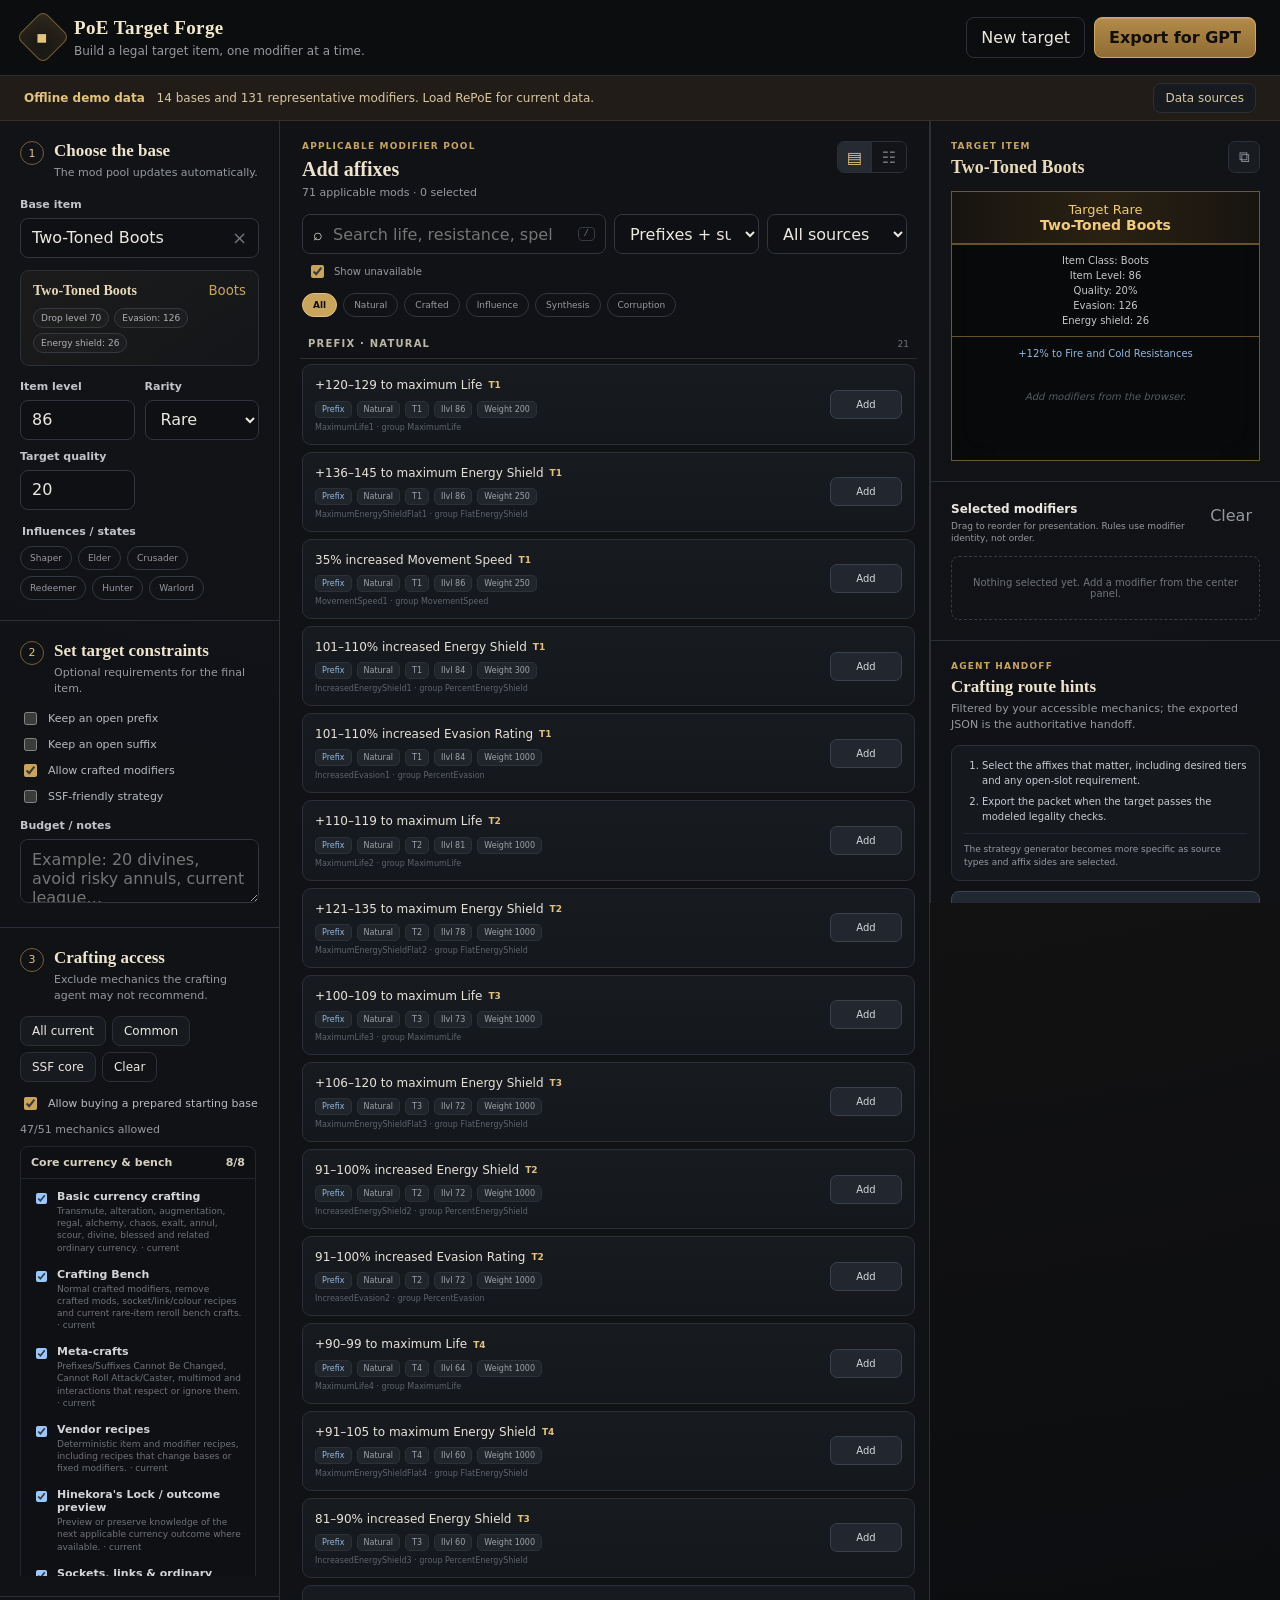
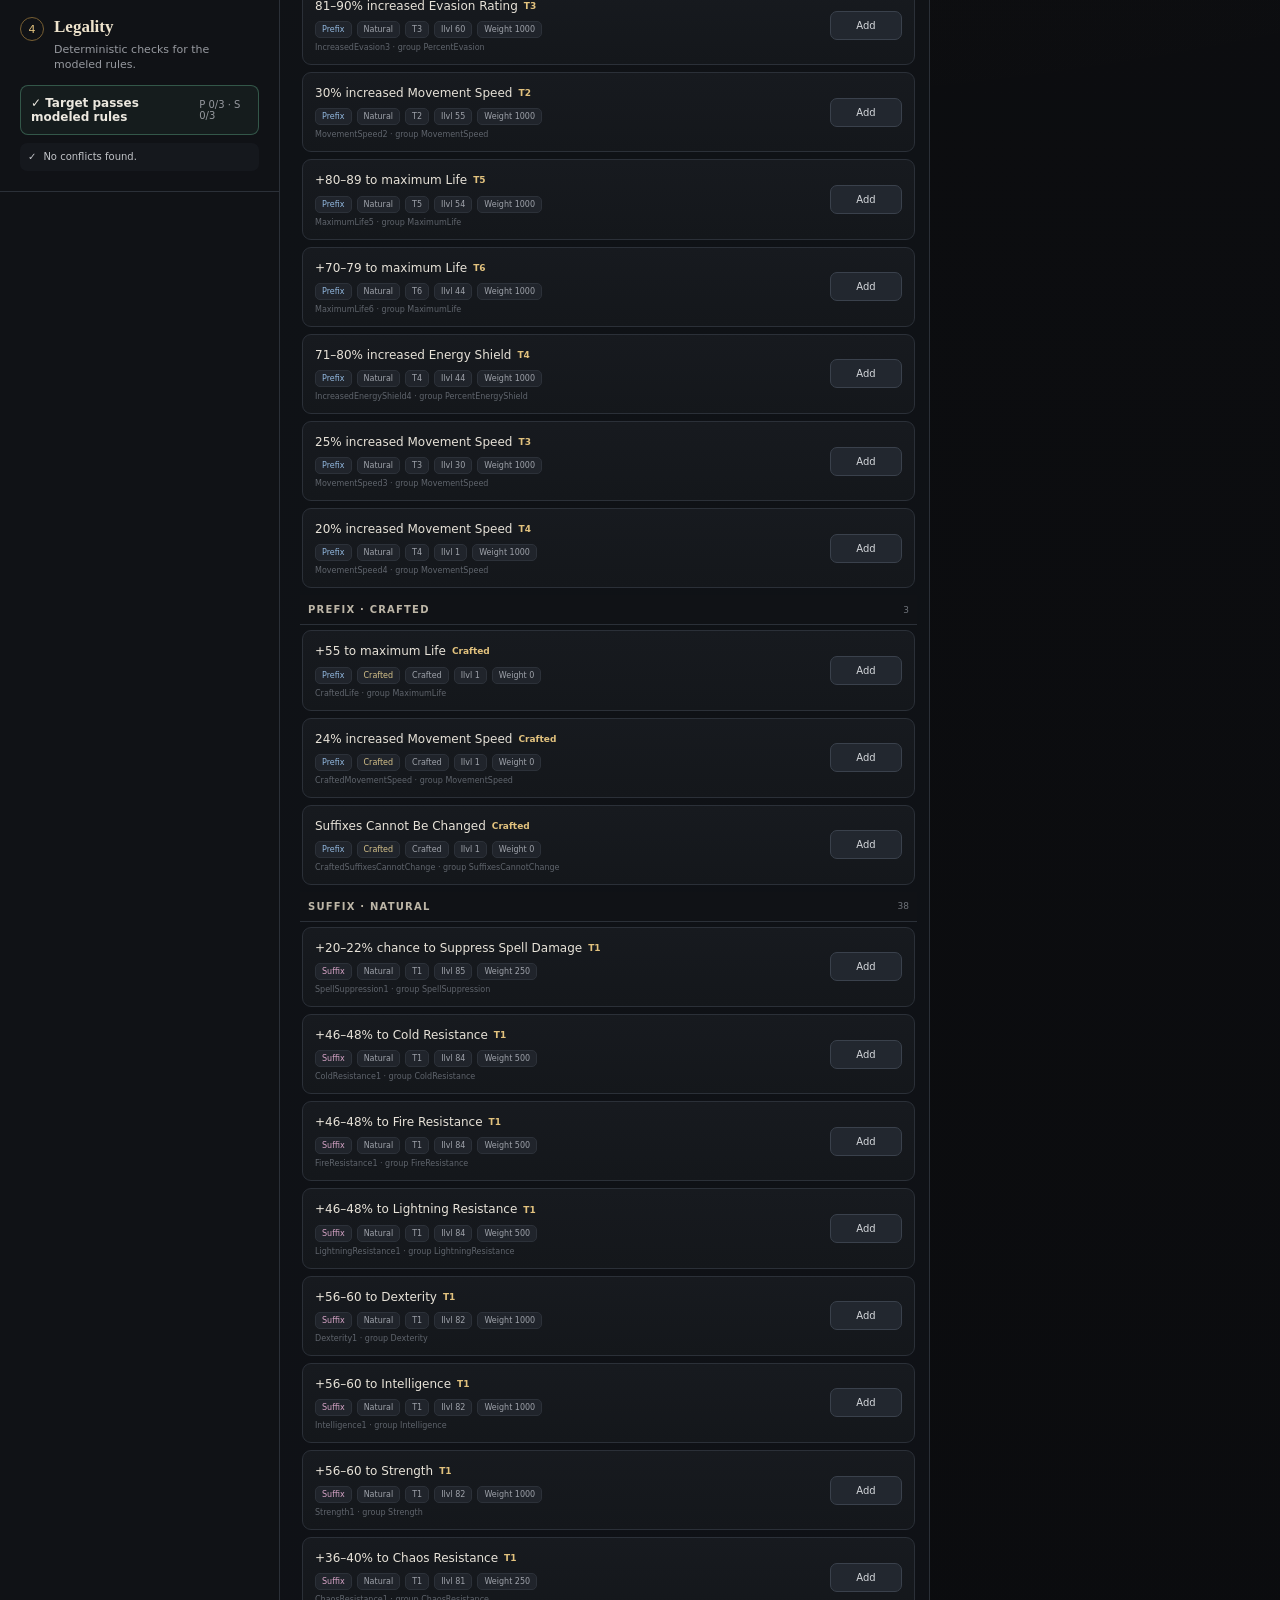
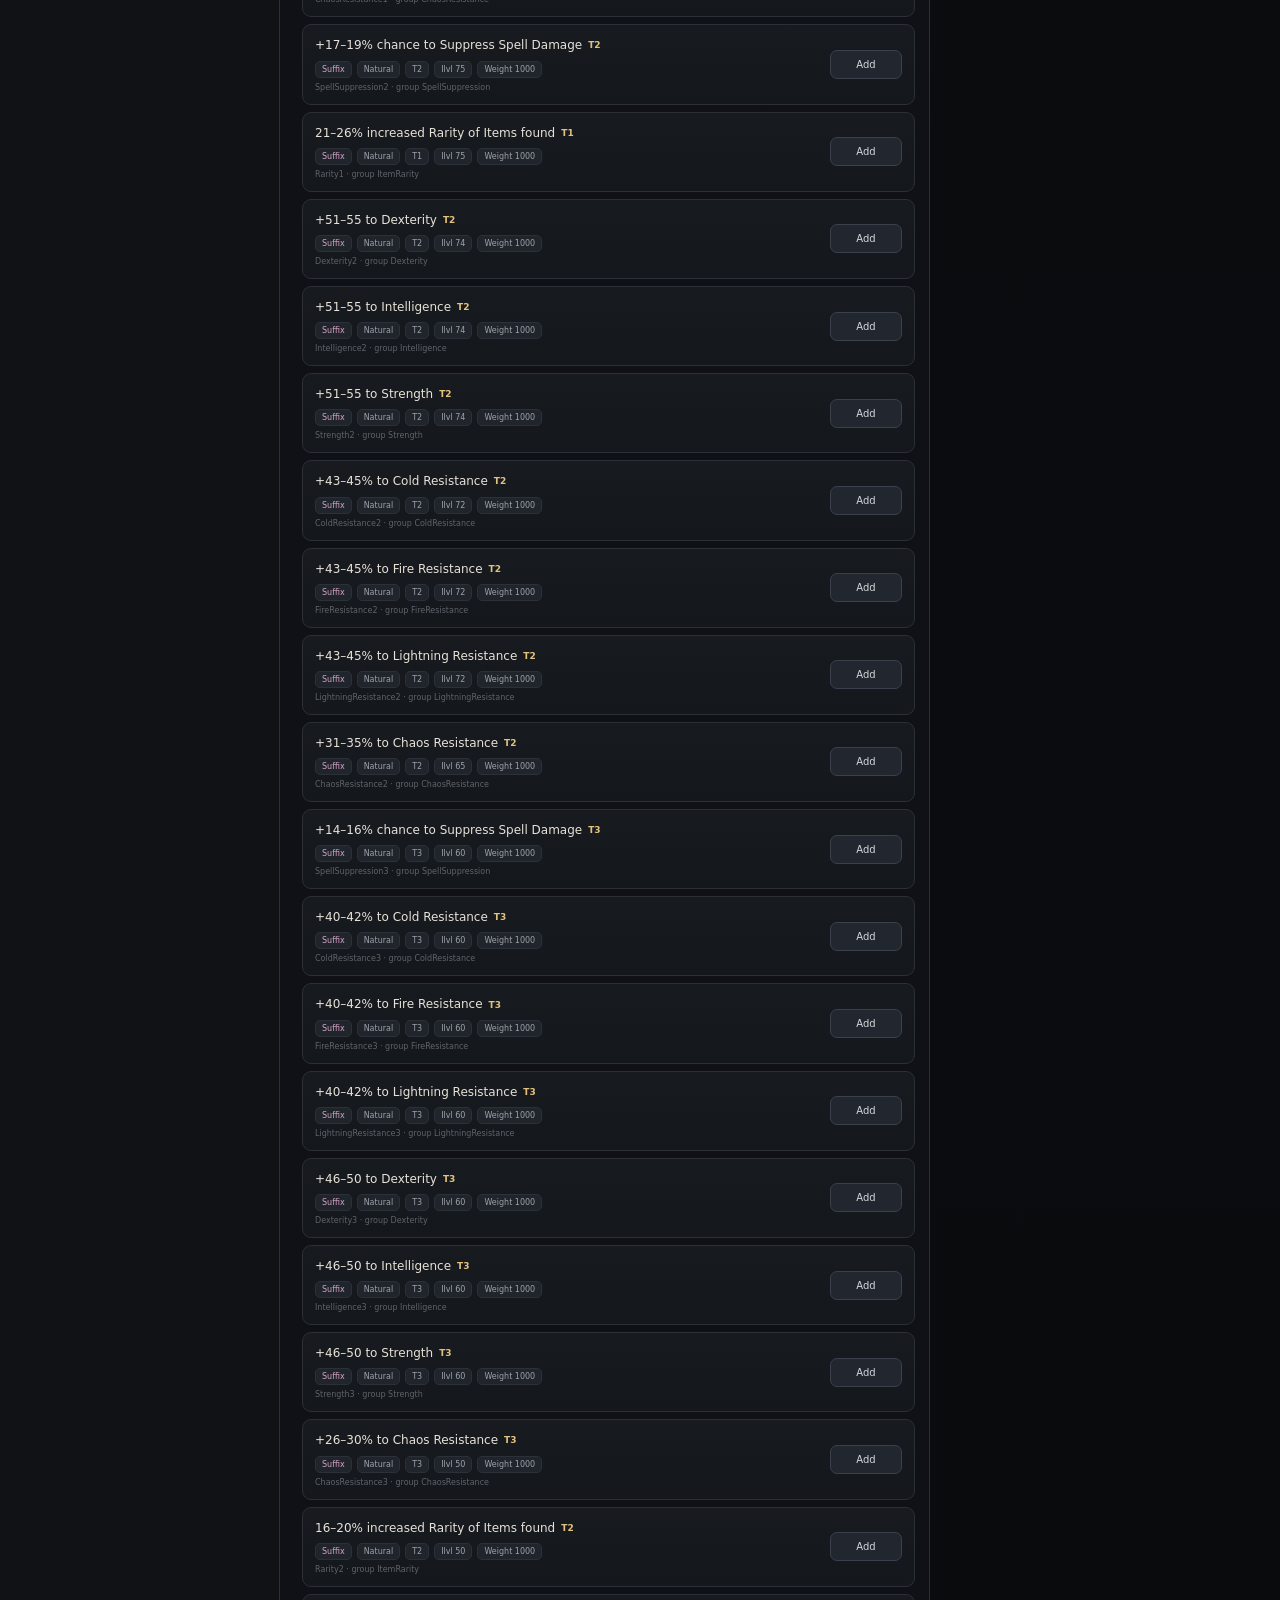
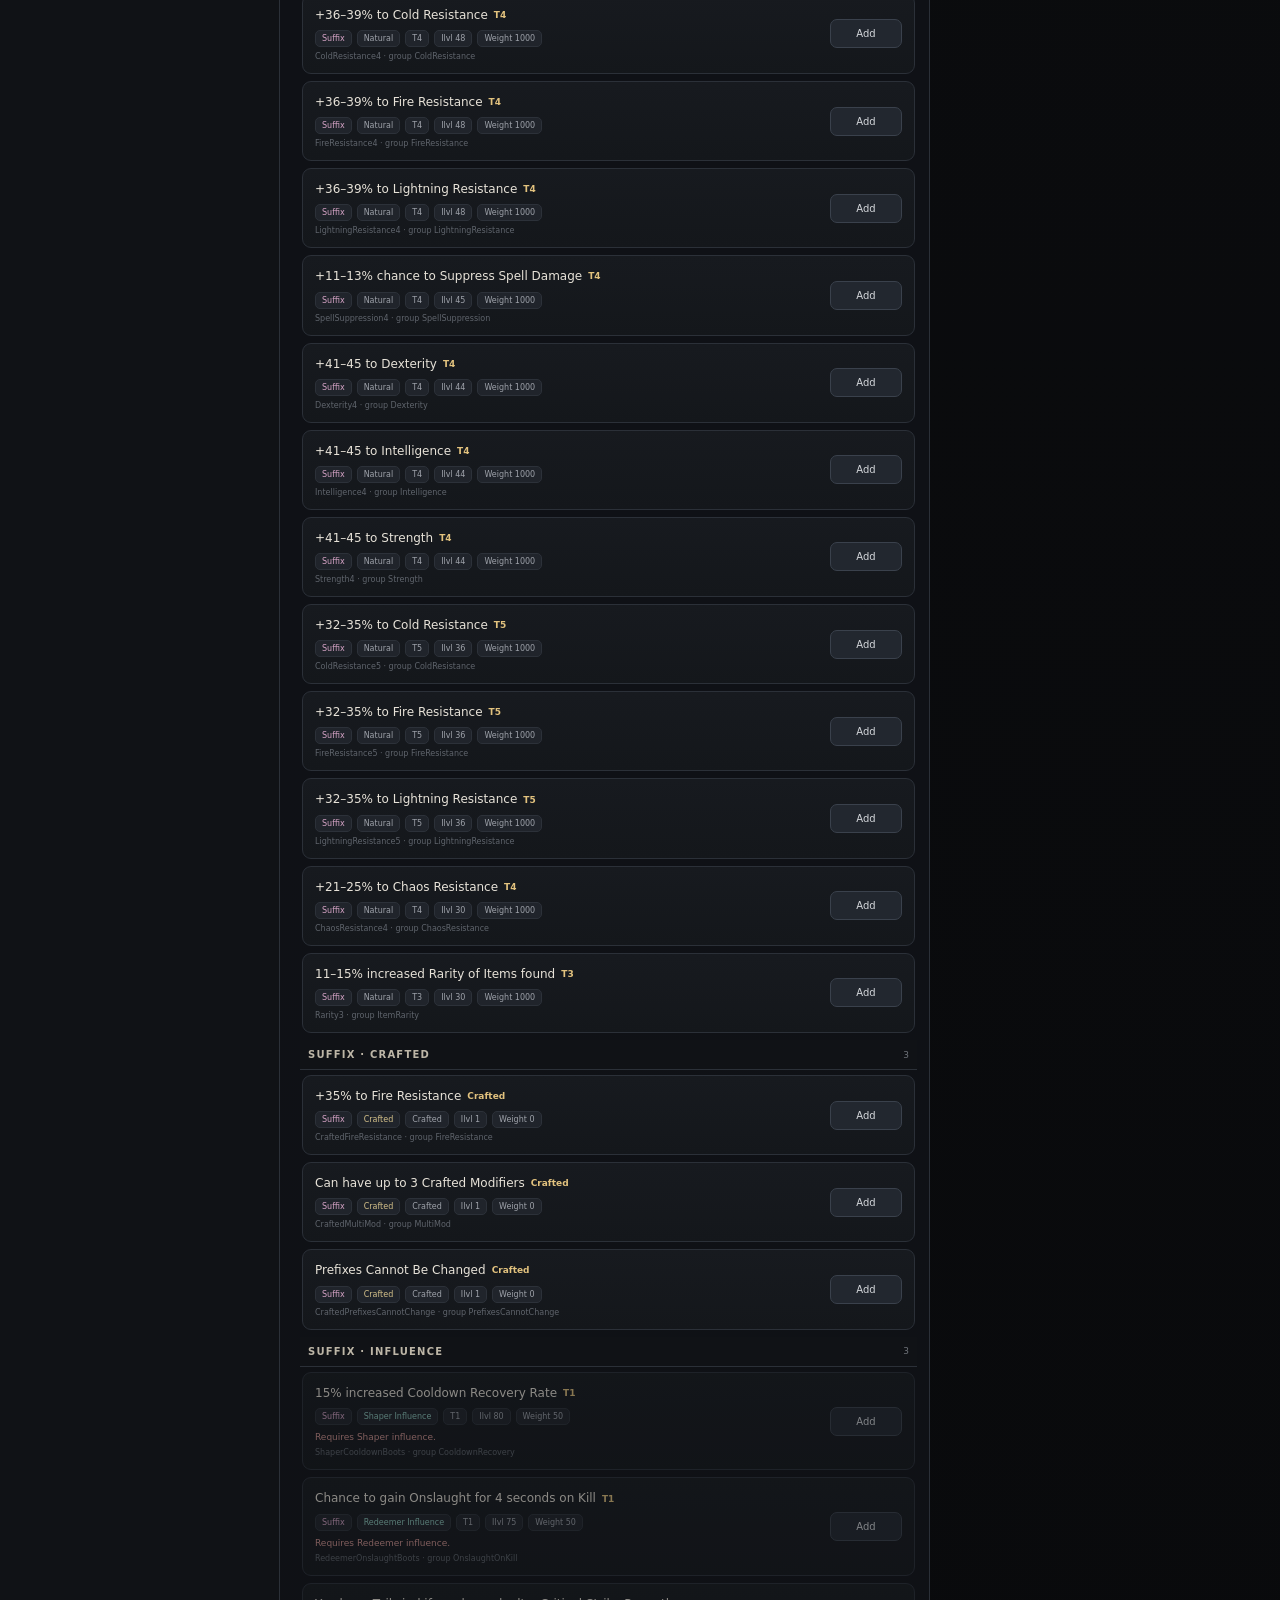
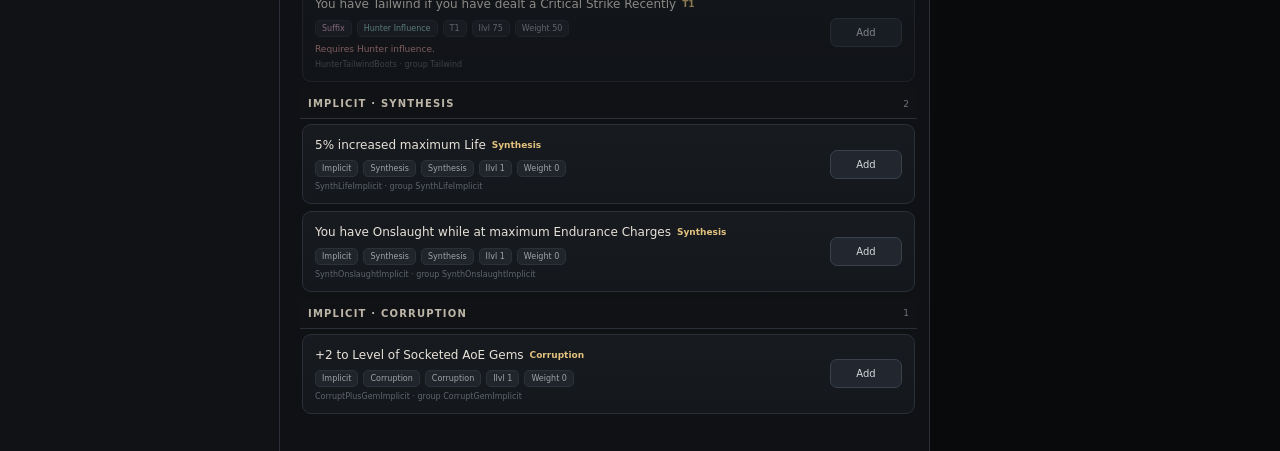
==== index.html @ 10fcf527 "Add files via upload" ====
<!doctype html>
<html lang="en">
<head>
  <meta charset="utf-8" />
  <meta name="viewport" content="width=device-width, initial-scale=1" />
  <meta name="description" content="Path of Exile target item builder with deterministic affix validation and GPT-ready crafting exports." />
  <title>PoE Target Forge</title>
  <link rel="stylesheet" href="styles.css" />
</head>
<body>
  <div class="app-shell">
    <header class="topbar">
      <div class="brand">
        <div class="brand-mark" aria-hidden="true">◆</div>
        <div>
          <h1>PoE Target Forge</h1>
          <p>Build a legal target item, one modifier at a time.</p>
        </div>
      </div>
      <div class="top-actions">
        <button id="newTargetBtn" class="button ghost">New target</button>
        <button id="exportBtn" class="button primary">Export for GPT</button>
      </div>
    </header>

    <div id="dataBanner" class="data-banner" role="status">
      <div>
        <strong id="dataModeLabel">Offline demo data</strong>
        <span id="dataModeDetail">Use the RePoE loader for a much larger, current mod pool.</span>
      </div>
      <button id="openDataBtn" class="button compact">Data sources</button>
    </div>

    <main class="workspace">
      <aside class="panel setup-panel" aria-label="Item setup">
        <section class="panel-section">
          <div class="section-heading">
            <span class="step-number">1</span>
            <div>
              <h2>Choose the base</h2>
              <p>The mod pool updates automatically.</p>
            </div>
          </div>

          <label class="field-label" for="baseSearch">Base item</label>
          <div class="combo-wrap">
            <input id="baseSearch" class="text-input" type="search" autocomplete="off" placeholder="Search bases…" />
            <button id="clearBaseSearch" class="input-clear" aria-label="Clear base search">×</button>
            <div id="baseResults" class="combo-results" hidden></div>
          </div>

          <div id="selectedBaseCard" class="base-card"></div>

          <div class="field-grid">
            <label>
              <span class="field-label">Item level</span>
              <input id="itemLevel" class="number-input" type="number" min="1" max="100" value="86" />
            </label>
            <label>
              <span class="field-label">Rarity</span>
              <select id="rarity" class="select-input">
                <option value="rare">Rare</option>
                <option value="magic">Magic</option>
              </select>
            </label>
            <label>
              <span class="field-label">Target quality</span>
              <input id="qualityInput" class="number-input" type="number" min="0" max="30" value="20" />
            </label>
          </div>

          <fieldset class="influence-fieldset">
            <legend>Influences / states</legend>
            <div id="influenceControls" class="chip-checks"></div>
          </fieldset>
        </section>

        <section class="panel-section">
          <div class="section-heading compact-heading">
            <span class="step-number">2</span>
            <div>
              <h2>Set target constraints</h2>
              <p>Optional requirements for the final item.</p>
            </div>
          </div>
          <div class="constraint-grid">
            <label class="toggle-row">
              <input id="openPrefix" type="checkbox" />
              <span>Keep an open prefix</span>
            </label>
            <label class="toggle-row">
              <input id="openSuffix" type="checkbox" />
              <span>Keep an open suffix</span>
            </label>
            <label class="toggle-row">
              <input id="allowCrafted" type="checkbox" checked />
              <span>Allow crafted modifiers</span>
            </label>
            <label class="toggle-row">
              <input id="ssfMode" type="checkbox" />
              <span>SSF-friendly strategy</span>
            </label>
          </div>
          <label class="field-label" for="budgetInput">Budget / notes</label>
          <textarea id="budgetInput" class="text-area small" placeholder="Example: 20 divines, avoid risky annuls, current league…"></textarea>
        </section>

        <section class="panel-section mechanic-access-section">
          <div class="section-heading compact-heading">
            <span class="step-number">3</span>
            <div>
              <h2>Crafting access</h2>
              <p>Exclude mechanics the crafting agent may not recommend.</p>
            </div>
          </div>
          <div class="mechanic-presets">
            <button class="button compact" data-mechanic-preset="all-current">All current</button>
            <button class="button compact" data-mechanic-preset="common">Common</button>
            <button class="button compact" data-mechanic-preset="ssf">SSF core</button>
            <button class="button compact ghost" data-mechanic-preset="none">Clear</button>
          </div>
          <label class="toggle-row starting-base-toggle">
            <input id="allowPurchasedBase" type="checkbox" checked />
            <span>Allow buying a prepared starting base</span>
          </label>
          <div id="mechanicAccessSummary" class="mechanic-access-summary"></div>
          <div id="mechanicAccessControls" class="mechanic-access-controls"></div>
        </section>

        <section class="panel-section diagnostics-section">
          <div class="section-heading compact-heading">
            <span class="step-number">4</span>
            <div>
              <h2>Legality</h2>
              <p>Deterministic checks for the modeled rules.</p>
            </div>
          </div>
          <div id="legalitySummary" class="legality-summary"></div>
          <div id="legalityIssues" class="issue-list"></div>
        </section>
      </aside>

      <section class="panel mod-browser-panel" aria-label="Modifier browser">
        <div class="mod-browser-header">
          <div>
            <span class="eyebrow">Applicable modifier pool</span>
            <h2>Add affixes</h2>
            <p id="poolSummary">Choose a base to see applicable modifiers.</p>
          </div>
          <div class="view-toggle" aria-label="Modifier density">
            <button class="view-button active" data-density="comfortable" title="Comfortable view">▤</button>
            <button class="view-button" data-density="compact" title="Compact view">☷</button>
          </div>
        </div>

        <div class="mod-toolbar">
          <div class="search-box">
            <span aria-hidden="true">⌕</span>
            <input id="modSearch" type="search" placeholder="Search life, resistance, spell level, mod id…" />
            <kbd>/</kbd>
          </div>
          <select id="sideFilter" class="select-input toolbar-select" aria-label="Affix side">
            <option value="all">Prefixes + suffixes</option>
            <option value="prefix">Prefixes</option>
            <option value="suffix">Suffixes</option>
            <option value="implicit">Implicits</option>
          </select>
          <select id="sourceFilter" class="select-input toolbar-select" aria-label="Modifier source">
            <option value="all">All sources</option>
          </select>
          <label class="availability-toggle">
            <input id="showUnavailable" type="checkbox" checked />
            <span>Show unavailable</span>
          </label>
        </div>

        <div id="sourcePills" class="source-pills" aria-label="Quick source filters"></div>
        <div id="modList" class="mod-list"></div>
      </section>

      <aside class="panel target-panel" aria-label="Target item">
        <section class="item-preview-wrap">
          <div class="item-preview-header">
            <div>
              <span class="eyebrow">Target item</span>
              <h2 id="targetItemName">Unformed Item</h2>
            </div>
            <button id="copyPobBtn" class="icon-button" title="Copy readable item text">⧉</button>
          </div>

          <div id="itemPreview" class="poe-item-card"></div>
        </section>

        <section class="selected-section">
          <div class="selected-heading">
            <div>
              <h3>Selected modifiers</h3>
              <p>Drag to reorder for presentation. Rules use modifier identity, not order.</p>
            </div>
            <button id="clearModsBtn" class="button text-button">Clear</button>
          </div>
          <div id="selectedMods" class="selected-mod-list"></div>
        </section>

        <section class="strategy-section">
          <div class="section-heading compact-heading no-step">
            <div>
              <span class="eyebrow">Agent handoff</span>
              <h2>Crafting route hints</h2>
              <p>Filtered by your accessible mechanics; the exported JSON is the authoritative handoff.</p>
            </div>
          </div>
          <div id="strategyCard" class="strategy-card"></div>
          <button id="copyStrategyBtn" class="button secondary full-width">Copy agent target JSON</button>
        </section>
      </aside>
    </main>
  </div>

  <div id="dataModal" class="modal-backdrop" hidden>
    <div class="modal" role="dialog" aria-modal="true" aria-labelledby="dataModalTitle">
      <div class="modal-header">
        <div>
          <span class="eyebrow">Data management</span>
          <h2 id="dataModalTitle">Load a larger RePoE dataset</h2>
        </div>
        <button id="closeDataBtn" class="icon-button" aria-label="Close">×</button>
      </div>
      <div class="modal-body">
        <div class="callout warning">
          <strong>Prototype scope</strong>
          <p>The included offline dataset demonstrates the complete interface and core checks. Loading RePoE adds current bases and a much larger applicable mod pool. Exotic mechanics may still need explicit rule adapters.</p>
        </div>

        <div class="data-actions-grid">
          <article class="data-option">
            <h3>Load directly</h3>
            <p>Fetches current PoE 1 exports from RePoE. This works when the files are served over HTTP and the source allows cross-origin requests.</p>
            <button id="loadRemoteBtn" class="button primary full-width">Load current RePoE</button>
            <div id="remoteProgress" class="progress-text"></div>
          </article>

          <article class="data-option">
            <h3>Import downloaded files</h3>
            <p>Select <code>base_items.min.json</code>, <code>mods.min.json</code>, and <code>mods_by_base.min.json</code>. Stat translations may also be selected; the adapter uses readable stat-id fallback text when an exact translation is unavailable.</p>
            <label class="file-drop">
              <input id="dataFiles" type="file" accept=".json,application/json" multiple />
              <span>Choose RePoE JSON files</span>
              <small>All parsing stays in your browser.</small>
            </label>
          </article>
        </div>

        <details class="technical-details">
          <summary>Expected URLs and adapter behavior</summary>
          <pre>https://repoe-fork.github.io/base_items.min.json
https://repoe-fork.github.io/mods.min.json
https://repoe-fork.github.io/mods_by_base.min.json
https://repoe-fork.github.io/stat_translations.min.json</pre>
          <p>The adapter uses the selected base’s tags and RePoE’s precomputed <code>mods_by_base</code> groups. The adapter formats stat IDs into readable fallback text when exact in-game translation data is unavailable. Exceptional item-state rules come from the installed 3.29.1.1 knowledge package.</p>
        </details>
      </div>
      <div class="modal-footer">
        <button id="restoreDemoBtn" class="button ghost">Restore demo data</button>
        <button id="doneDataBtn" class="button secondary">Done</button>
      </div>
    </div>
  </div>

  <div id="exportModal" class="modal-backdrop" hidden>
    <div class="modal export-modal" role="dialog" aria-modal="true" aria-labelledby="exportModalTitle">
      <div class="modal-header">
        <div>
          <span class="eyebrow">Copy / paste output</span>
          <h2 id="exportModalTitle">GPT crafting packet</h2>
        </div>
        <button id="closeExportBtn" class="icon-button" aria-label="Close">×</button>
      </div>
      <div class="export-tabs" role="tablist">
        <button class="export-tab active" data-export-mode="agent">Agent target JSON</button>
        <button class="export-tab" data-export-mode="packet">Diagnostic packet</button>
        <button class="export-tab" data-export-mode="prompt">One-time setup prompt</button>
        <button class="export-tab" data-export-mode="readable">Readable item</button>
      </div>
      <div class="modal-body export-body">
        <div id="exportExplanation" class="export-explanation"></div>
        <textarea id="exportOutput" class="export-output" spellcheck="false"></textarea>
      </div>
      <div class="modal-footer">
        <span id="exportSize" class="export-size"></span>
        <div class="footer-actions">
          <button id="downloadExportBtn" class="button ghost">Download JSON</button>
          <button id="copyExportBtn" class="button primary">Copy to clipboard</button>
        </div>
      </div>
    </div>
  </div>

  <div id="toast" class="toast" role="status" aria-live="polite"></div>

  <script src="mechanics-data.js"></script>
  <script src="sample-data.js"></script>
  <script src="app.js"></script>
</body>
</html>
---- styles.css ----
:root {
  --bg: #0a0b0d;
  --panel: #121418;
  --panel-2: #171a1f;
  --panel-3: #1d2128;
  --line: #2b3038;
  --line-soft: #22262d;
  --text: #ece8df;
  --muted: #96999f;
  --faint: #6f737a;
  --gold: #c9a45b;
  --gold-bright: #e2c27e;
  --gold-dark: #785f33;
  --red: #d66b68;
  --green: #6ec39a;
  --blue: #73a7d8;
  --purple: #ae8bd3;
  --orange: #d99458;
  --radius: 12px;
  --shadow: 0 18px 45px rgba(0, 0, 0, .35);
  font-family: Inter, ui-sans-serif, system-ui, -apple-system, BlinkMacSystemFont, "Segoe UI", sans-serif;
  color-scheme: dark;
}

* { box-sizing: border-box; }
html { min-width: 1180px; background: var(--bg); }
body { margin: 0; min-height: 100vh; background:
  radial-gradient(circle at 50% -20%, rgba(201,164,91,.10), transparent 38%),
  linear-gradient(180deg, #0d0e11 0%, #090a0c 100%); color: var(--text); }
button, input, select, textarea { font: inherit; }
button { color: inherit; }

.app-shell { min-height: 100vh; }
.topbar { height: 76px; display: flex; align-items: center; justify-content: space-between; padding: 0 24px; border-bottom: 1px solid var(--line); background: rgba(12,13,16,.93); position: sticky; top: 0; z-index: 30; backdrop-filter: blur(16px); }
.brand { display: flex; align-items: center; gap: 12px; }
.brand-mark { width: 38px; height: 38px; display: grid; place-items: center; border: 1px solid var(--gold-dark); color: var(--gold-bright); background: linear-gradient(145deg, rgba(201,164,91,.15), rgba(201,164,91,.03)); transform: rotate(45deg); border-radius: 7px; box-shadow: inset 0 0 20px rgba(201,164,91,.08); }
.brand-mark::first-letter { transform: rotate(-45deg); }
.brand h1 { margin: 0; font: 600 19px/1.2 Georgia, serif; letter-spacing: .02em; color: #f3e8ce; }
.brand p { margin: 4px 0 0; color: var(--muted); font-size: 12px; }
.top-actions { display: flex; gap: 9px; }

.button { border: 1px solid var(--line); border-radius: 8px; padding: 10px 14px; cursor: pointer; transition: .16s ease; background: var(--panel-2); }
.button:hover { transform: translateY(-1px); border-color: #464d58; }
.button.primary { background: linear-gradient(180deg, #b28b47, #8f6c35); border-color: #d0a95f; color: #120f09; font-weight: 700; box-shadow: inset 0 1px rgba(255,255,255,.18); }
.button.primary:hover { filter: brightness(1.08); }
.button.secondary { background: #222832; border-color: #3b4654; }
.button.ghost { background: transparent; }
.button.compact { padding: 7px 11px; font-size: 12px; }
.button.text-button { border: 0; background: transparent; color: var(--muted); padding: 4px 8px; }
.button.text-button:hover { color: var(--text); transform: none; }
.full-width { width: 100%; }

.data-banner { min-height: 42px; display: flex; align-items: center; justify-content: space-between; padding: 7px 24px; border-bottom: 1px solid #362f22; background: rgba(90,67,32,.16); color: #d9c7a2; font-size: 12px; }
.data-banner strong { color: var(--gold-bright); margin-right: 8px; }

.workspace { display: grid; grid-template-columns: 300px minmax(520px, 1fr) 380px; min-height: calc(100vh - 118px); }
.panel { background: rgba(17,19,23,.92); border-right: 1px solid var(--line); min-width: 0; }
.target-panel { border-right: 0; border-left: 1px solid var(--line); }
.panel-section { padding: 20px; border-bottom: 1px solid var(--line); }
.section-heading { display: flex; gap: 10px; align-items: flex-start; margin-bottom: 17px; }
.section-heading h2, .mod-browser-header h2, .strategy-section h2 { margin: 0; font: 600 17px/1.2 Georgia, serif; color: #eee3cc; }
.section-heading p, .mod-browser-header p, .strategy-section p { color: var(--muted); font-size: 11px; line-height: 1.4; margin: 4px 0 0; }
.compact-heading { margin-bottom: 13px; }
.no-step { gap: 0; }
.step-number { flex: 0 0 auto; width: 24px; height: 24px; display: grid; place-items: center; border: 1px solid var(--gold-dark); color: var(--gold-bright); border-radius: 50%; font-size: 11px; }
.eyebrow { display: block; text-transform: uppercase; letter-spacing: .13em; color: var(--gold); font-size: 9px; font-weight: 700; margin-bottom: 6px; }

.field-label { display: block; color: #c2c4c9; font-size: 11px; font-weight: 600; margin-bottom: 7px; }
.text-input, .number-input, .select-input, .text-area { width: 100%; background: #0e1013; border: 1px solid #30353e; border-radius: 8px; color: var(--text); outline: none; transition: .15s; }
.text-input, .number-input, .select-input { height: 40px; padding: 0 11px; }
.text-area { min-height: 78px; padding: 10px 11px; resize: vertical; }
.text-area.small { min-height: 64px; }
.text-input:focus, .number-input:focus, .select-input:focus, .text-area:focus { border-color: var(--gold-dark); box-shadow: 0 0 0 3px rgba(201,164,91,.08); }
.combo-wrap { position: relative; }
.input-clear { position: absolute; right: 7px; top: 7px; width: 26px; height: 26px; border: 0; color: var(--faint); background: transparent; cursor: pointer; font-size: 18px; }
.combo-results { position: absolute; z-index: 20; left: 0; right: 0; top: 45px; max-height: 340px; overflow: auto; border: 1px solid #3a404a; border-radius: 9px; background: #15181d; box-shadow: var(--shadow); }
.combo-option { display: flex; justify-content: space-between; gap: 10px; padding: 10px 11px; cursor: pointer; border-bottom: 1px solid var(--line-soft); }
.combo-option:last-child { border-bottom: 0; }
.combo-option:hover, .combo-option.active { background: #22262d; }
.combo-option strong { display: block; font-size: 12px; }
.combo-option span { color: var(--muted); font-size: 10px; }

.base-card { margin: 12px 0 14px; border: 1px solid var(--line); border-radius: 9px; padding: 12px; background: linear-gradient(145deg, rgba(201,164,91,.06), rgba(255,255,255,.01)); min-height: 74px; }
.base-card.empty { display: grid; place-items: center; color: var(--faint); font-size: 11px; text-align: center; border-style: dashed; }
.base-title { display: flex; justify-content: space-between; gap: 8px; }
.base-title strong { font: 600 14px Georgia, serif; color: #e8d9b9; }
.base-title small { color: var(--gold); }
.base-meta { display: flex; flex-wrap: wrap; gap: 5px; margin-top: 9px; }
.meta-chip { padding: 4px 7px; border: 1px solid #343942; border-radius: 999px; color: #aeb1b7; font-size: 9px; background: rgba(255,255,255,.02); }
.field-grid { display: grid; grid-template-columns: 1fr 1fr; gap: 10px; }
.influence-fieldset { border: 0; margin: 15px 0 0; padding: 0; }
.influence-fieldset legend { color: #c2c4c9; font-size: 11px; font-weight: 600; margin-bottom: 8px; }
.chip-checks { display: flex; flex-wrap: wrap; gap: 6px; }
.chip-check { position: relative; }
.chip-check input { position: absolute; opacity: 0; pointer-events: none; }
.chip-check span { display: block; padding: 6px 9px; border-radius: 999px; border: 1px solid #323842; color: var(--muted); font-size: 9px; cursor: pointer; text-transform: capitalize; }
.chip-check input:checked + span { color: #0b0c0e; background: var(--gold); border-color: var(--gold-bright); font-weight: 700; }
.constraint-grid { display: grid; gap: 7px; margin-bottom: 13px; }
.toggle-row { display: flex; align-items: center; gap: 8px; color: #b8bbc0; font-size: 11px; cursor: pointer; }
.toggle-row input, .availability-toggle input { accent-color: var(--gold); }

.legality-summary { display: flex; align-items: center; justify-content: space-between; padding: 10px; border: 1px solid var(--line); border-radius: 8px; margin-bottom: 8px; }
.legality-summary.valid { border-color: rgba(110,195,154,.35); background: rgba(110,195,154,.06); }
.legality-summary.invalid { border-color: rgba(214,107,104,.45); background: rgba(214,107,104,.07); }
.legality-title { font-size: 12px; font-weight: 700; }
.legality-counts { color: var(--muted); font-size: 10px; }
.issue-list { display: grid; gap: 6px; }
.issue { display: flex; gap: 7px; align-items: flex-start; color: #c1c3c7; font-size: 10px; line-height: 1.35; padding: 7px 8px; background: #15181d; border-radius: 7px; }
.issue.error { color: #e5aaa8; }
.issue.warning { color: #d5bd8f; }

.mod-browser-panel { display: flex; flex-direction: column; min-height: calc(100vh - 118px); }
.mod-browser-header { display: flex; justify-content: space-between; align-items: flex-start; padding: 20px 22px 14px; }
.mod-browser-header h2 { font-size: 20px; }
.view-toggle { display: flex; border: 1px solid var(--line); border-radius: 7px; overflow: hidden; }
.view-button { width: 34px; height: 30px; border: 0; border-right: 1px solid var(--line); background: #121418; color: var(--faint); cursor: pointer; }
.view-button:last-child { border-right: 0; }
.view-button.active { background: #262b33; color: var(--gold-bright); }
.mod-toolbar { display: grid; grid-template-columns: minmax(240px, 1fr) 155px 150px auto; gap: 8px; padding: 0 22px 12px; }
.search-box { display: flex; align-items: center; gap: 8px; height: 40px; border: 1px solid #30353e; background: #0e1013; border-radius: 8px; padding: 0 10px; }
.search-box:focus-within { border-color: var(--gold-dark); box-shadow: 0 0 0 3px rgba(201,164,91,.08); }
.search-box input { flex: 1; border: 0; outline: 0; color: var(--text); background: transparent; min-width: 0; }
.search-box kbd { color: var(--faint); border: 1px solid #353a43; border-radius: 4px; padding: 1px 5px; font-size: 9px; }
.toolbar-select { height: 40px; }
.availability-toggle { display: flex; align-items: center; gap: 7px; color: var(--muted); font-size: 10px; white-space: nowrap; padding: 0 5px; }
.source-pills { display: flex; gap: 6px; overflow-x: auto; padding: 0 22px 12px; scrollbar-width: thin; }
.source-pill { white-space: nowrap; border: 1px solid #313640; background: transparent; color: var(--muted); border-radius: 999px; padding: 6px 10px; cursor: pointer; font-size: 9px; text-transform: capitalize; }
.source-pill.active { color: #111; background: var(--gold); border-color: var(--gold-bright); font-weight: 700; }
.mod-list { flex: 1; overflow: auto; padding: 0 14px 30px 22px; scrollbar-color: #3a3f48 transparent; }
.mod-group-heading { position: sticky; top: 0; z-index: 5; display: flex; justify-content: space-between; align-items: center; padding: 9px 8px; margin: 0 -2px 5px; background: rgba(17,19,23,.96); backdrop-filter: blur(8px); border-bottom: 1px solid var(--line); }
.mod-group-heading h3 { margin: 0; font-size: 10px; text-transform: uppercase; letter-spacing: .12em; color: #bdb6a7; }
.mod-group-heading span { color: var(--faint); font-size: 9px; }
.mod-card { display: grid; grid-template-columns: 1fr auto; gap: 14px; align-items: center; border: 1px solid var(--line); border-radius: 9px; padding: 12px; margin-bottom: 7px; background: linear-gradient(180deg, #171a1f, #14171b); transition: .14s; }
.mod-card:hover { border-color: #434a55; transform: translateY(-1px); }
.mod-card.unavailable { opacity: .58; }
.mod-card.selected { border-color: var(--gold-dark); box-shadow: inset 3px 0 0 var(--gold); }
.mod-main { min-width: 0; }
.mod-title-row { display: flex; flex-wrap: wrap; align-items: center; gap: 6px; }
.mod-name { color: #e7e2d8; font-size: 12px; line-height: 1.35; }
.mod-values { color: #a7c4e6; }
.mod-tier { color: var(--gold-bright); font-size: 9px; font-weight: 700; }
.mod-details { display: flex; flex-wrap: wrap; gap: 5px; margin-top: 7px; }
.detail-chip { padding: 3px 6px; border-radius: 5px; background: #20242b; color: #9ea2aa; font-size: 8px; text-transform: capitalize; border: 1px solid #2c3139; }
.detail-chip.prefix { color: #91b7de; }
.detail-chip.suffix { color: #d6a4c6; }
.detail-chip.essence { color: #c89de3; }
.detail-chip.influence { color: #8ec9bd; }
.detail-chip.delve { color: #e2b17d; }
.detail-chip.crafted { color: #d5c18a; }
.mod-reason { margin-top: 7px; color: #d29491; font-size: 9px; line-height: 1.3; }
.mod-id { margin-top: 5px; color: #5f646c; font-size: 8px; overflow: hidden; text-overflow: ellipsis; white-space: nowrap; }
.add-mod-btn { min-width: 72px; border: 1px solid #3a414c; border-radius: 7px; background: #22272f; padding: 8px 10px; cursor: pointer; color: #d5d8dc; font-size: 10px; }
.add-mod-btn:hover:not(:disabled) { border-color: var(--gold-dark); color: var(--gold-bright); }
.add-mod-btn:disabled { cursor: not-allowed; }
.mod-list.compact .mod-card { padding: 8px 10px; margin-bottom: 4px; }
.mod-list.compact .mod-details, .mod-list.compact .mod-id { display: none; }
.mod-list-empty { height: 260px; display: grid; place-items: center; color: var(--faint); text-align: center; font-size: 12px; }

.target-panel { overflow-y: auto; max-height: calc(100vh - 118px); scrollbar-color: #3a3f48 transparent; }
.item-preview-wrap, .selected-section, .strategy-section { padding: 20px; border-bottom: 1px solid var(--line); }
.item-preview-header { display: flex; justify-content: space-between; align-items: flex-start; margin-bottom: 12px; }
.item-preview-header h2 { margin: 0; font: 600 18px/1.2 Georgia, serif; color: #e8d9b9; }
.icon-button { width: 32px; height: 32px; border-radius: 7px; border: 1px solid var(--line); background: #181b20; cursor: pointer; color: var(--muted); font-size: 15px; }
.icon-button:hover { color: var(--text); border-color: #454c56; }
.poe-item-card { border: 1px solid #6d5832; background: #08090b; box-shadow: inset 0 0 30px rgba(201,164,91,.025); min-height: 270px; }
.item-title-block { text-align: center; padding: 10px; border-bottom: 2px solid #66522d; background: linear-gradient(90deg, #17140f, #2a2113, #17140f); }
.item-title-block .rarity-line { color: #f1cb75; font-size: 13px; }
.item-title-block .base-line { color: #f1cb75; font-size: 14px; font-weight: 700; }
.item-info { text-align: center; padding: 8px 10px; color: #c8c8c8; font-size: 10px; line-height: 1.5; border-bottom: 1px solid #65522f; }
.item-mods { padding: 9px 10px; text-align: center; font-size: 10px; line-height: 1.55; }
.item-mod-line { color: #92b8df; }
.item-mod-line.crafted { color: #b9a87c; }
.item-mod-line.influence { color: #78b4ad; }
.item-empty-line { color: #555b63; font-style: italic; padding: 28px 0; }
.item-requirement { color: #c88c89; font-size: 9px; }

.selected-heading { display: flex; justify-content: space-between; align-items: flex-start; margin-bottom: 12px; }
.selected-heading h3 { margin: 0; font-size: 12px; }
.selected-heading p { margin: 4px 0 0; color: var(--muted); font-size: 9px; line-height: 1.35; }
.selected-mod-list { display: grid; gap: 6px; min-height: 54px; }
.selected-empty { display: grid; place-items: center; min-height: 64px; border: 1px dashed #353a43; border-radius: 8px; color: var(--faint); font-size: 10px; text-align: center; padding: 12px; }
.selected-mod { display: grid; grid-template-columns: 18px 1fr auto; gap: 8px; align-items: center; padding: 8px; border: 1px solid var(--line); border-radius: 8px; background: #15181d; }
.drag-handle { color: #5f646d; cursor: grab; }
.selected-mod-text { min-width: 0; }
.selected-mod-text strong { display: block; color: #d9dce0; font-size: 10px; line-height: 1.3; }
.selected-mod-text span { color: var(--muted); font-size: 8px; text-transform: capitalize; }
.remove-mod { width: 24px; height: 24px; border: 0; background: transparent; color: #8a8e95; cursor: pointer; }
.remove-mod:hover { color: var(--red); }

.strategy-card { border: 1px solid var(--line); border-radius: 9px; background: #15181d; padding: 12px; margin-bottom: 10px; }
.strategy-card ol { margin: 0; padding-left: 18px; color: #c9cbd0; font-size: 10px; line-height: 1.5; }
.strategy-card li + li { margin-top: 6px; }
.strategy-note { padding-top: 9px; margin-top: 9px; border-top: 1px solid var(--line-soft); color: var(--muted); font-size: 9px; line-height: 1.4; }

.modal-backdrop { position: fixed; inset: 0; z-index: 100; display: grid; place-items: center; padding: 24px; background: rgba(0,0,0,.72); backdrop-filter: blur(7px); }
.modal-backdrop[hidden] { display: none; }
.modal { width: min(850px, 94vw); max-height: 90vh; display: flex; flex-direction: column; background: #12151a; border: 1px solid #3c424c; border-radius: 13px; box-shadow: 0 35px 90px rgba(0,0,0,.65); overflow: hidden; }
.export-modal { width: min(1000px, 95vw); }
.modal-header { display: flex; justify-content: space-between; align-items: flex-start; padding: 19px 21px 15px; border-bottom: 1px solid var(--line); }
.modal-header h2 { margin: 0; font: 600 19px Georgia, serif; color: #eee3cc; }
.modal-body { overflow: auto; padding: 20px 21px; }
.modal-footer { display: flex; justify-content: space-between; align-items: center; padding: 13px 21px; border-top: 1px solid var(--line); background: #101217; }
.footer-actions { display: flex; gap: 8px; }
.callout { padding: 12px 14px; border-radius: 8px; margin-bottom: 16px; font-size: 11px; line-height: 1.45; }
.callout.warning { border: 1px solid rgba(217,148,88,.35); background: rgba(217,148,88,.06); color: #cfb18f; }
.callout strong { color: #e2c6a5; }
.callout p { margin: 4px 0 0; }
.data-actions-grid { display: grid; grid-template-columns: 1fr 1fr; gap: 13px; }
.data-option { border: 1px solid var(--line); border-radius: 9px; background: #171a1f; padding: 15px; }
.data-option h3 { margin: 0 0 6px; font-size: 13px; }
.data-option p { margin: 0 0 13px; color: var(--muted); font-size: 10px; line-height: 1.45; }
.file-drop { display: grid; place-items: center; text-align: center; min-height: 104px; border: 1px dashed #454c57; border-radius: 8px; cursor: pointer; color: #d6d8dc; }
.file-drop:hover { border-color: var(--gold-dark); }
.file-drop input { display: none; }
.file-drop small { color: var(--muted); margin-top: 4px; }
.progress-text { min-height: 18px; margin-top: 8px; color: var(--muted); font-size: 9px; }
.technical-details { margin-top: 15px; border: 1px solid var(--line); border-radius: 8px; padding: 10px 12px; color: var(--muted); font-size: 10px; }
.technical-details summary { cursor: pointer; color: #c9cbd0; }
.technical-details pre { white-space: pre-wrap; background: #0d0f12; border-radius: 7px; padding: 9px; color: #aeb2b8; }

.export-tabs { display: flex; gap: 2px; padding: 0 21px; border-bottom: 1px solid var(--line); background: #101217; }
.export-tab { border: 0; border-bottom: 2px solid transparent; background: transparent; color: var(--muted); padding: 11px 12px 9px; cursor: pointer; font-size: 10px; }
.export-tab.active { color: var(--gold-bright); border-bottom-color: var(--gold); }
.export-body { display: flex; flex-direction: column; min-height: 560px; }
.export-explanation { color: var(--muted); font-size: 10px; line-height: 1.45; margin-bottom: 10px; }
.export-output { flex: 1; width: 100%; min-height: 480px; resize: none; border: 1px solid #303640; background: #090b0e; color: #cbd0d6; border-radius: 9px; padding: 13px; outline: none; font: 10px/1.55 ui-monospace, SFMono-Regular, Menlo, Monaco, Consolas, monospace; tab-size: 2; }
.export-output:focus { border-color: var(--gold-dark); }
.export-size { color: var(--muted); font-size: 9px; }

.toast { position: fixed; z-index: 200; left: 50%; bottom: 28px; transform: translate(-50%, 15px); opacity: 0; pointer-events: none; padding: 10px 14px; border: 1px solid #434a55; border-radius: 8px; background: #20242b; color: #e2e4e7; box-shadow: var(--shadow); font-size: 11px; transition: .2s; }
.toast.show { opacity: 1; transform: translate(-50%, 0); }

@media (max-width: 1350px) {
  .workspace { grid-template-columns: 280px minmax(480px, 1fr) 350px; }
  .mod-toolbar { grid-template-columns: 1fr 145px 140px; }
  .availability-toggle { grid-column: 1 / -1; }
}

/* Crafting access controls */
.mechanic-presets { display:flex; flex-wrap:wrap; gap:6px; margin-bottom:12px; }
.starting-base-toggle { margin-bottom:10px; }
.mechanic-access-summary { color:var(--muted); font-size:11px; margin:8px 0 10px; }
.mechanic-access-controls { display:grid; gap:8px; max-height:430px; overflow:auto; padding-right:3px; }
.mechanic-group { border:1px solid var(--line-soft); border-radius:8px; background:#0e1013; }
.mechanic-group summary { cursor:pointer; padding:9px 10px; color:#d7cfbf; font-size:11px; font-weight:700; display:flex; justify-content:space-between; gap:8px; }
.mechanic-group summary::-webkit-details-marker { display:none; }
.mechanic-group-body { border-top:1px solid var(--line-soft); padding:5px 8px 8px; display:grid; gap:2px; }
.mechanic-option { display:grid; grid-template-columns:18px 1fr; gap:7px; padding:6px 3px; align-items:start; cursor:pointer; }
.mechanic-option input { margin-top:2px; }
.mechanic-option strong { display:block; font-size:11px; color:#d2d4d8; font-weight:600; }
.mechanic-option small { display:block; margin-top:2px; color:var(--faint); font-size:9px; line-height:1.35; }
.mechanic-option.unavailable-required strong { color:var(--red); }
.toggle-row.disabled { opacity:.48; }
.toggle-row.disabled input { pointer-events:none; }
.selected-mod-actions { display:flex; align-items:center; gap:5px; }
.state-pill { border:1px solid #3a4049; background:#15191f; border-radius:999px; padding:4px 7px; font-size:9px; color:var(--muted); cursor:pointer; }
.state-pill.active { border-color:#9c783c; color:var(--gold-bright); background:rgba(156,120,60,.15); }
.item-mod-line.fractured { color:#d9b35c; }
.required-mechanic-warning { color:#e49a73; font-size:10px; line-height:1.4; margin-top:8px; }
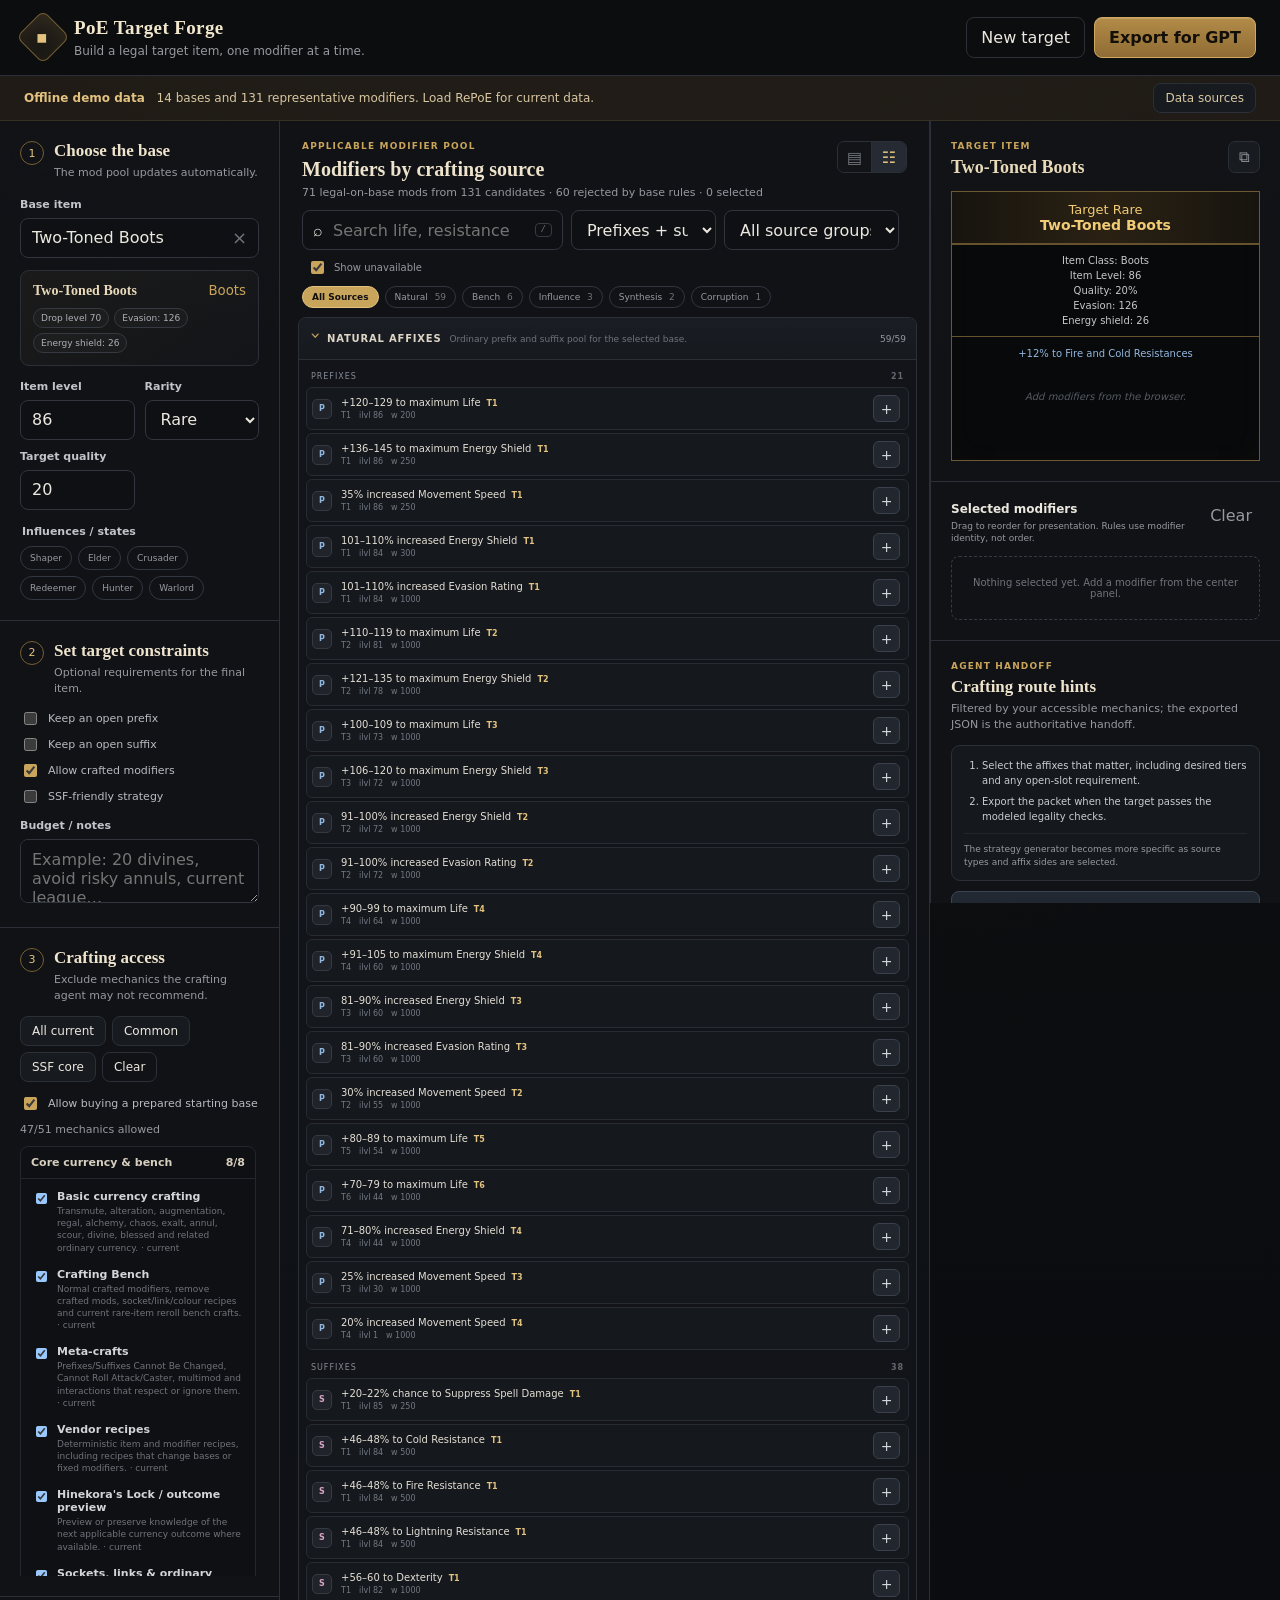
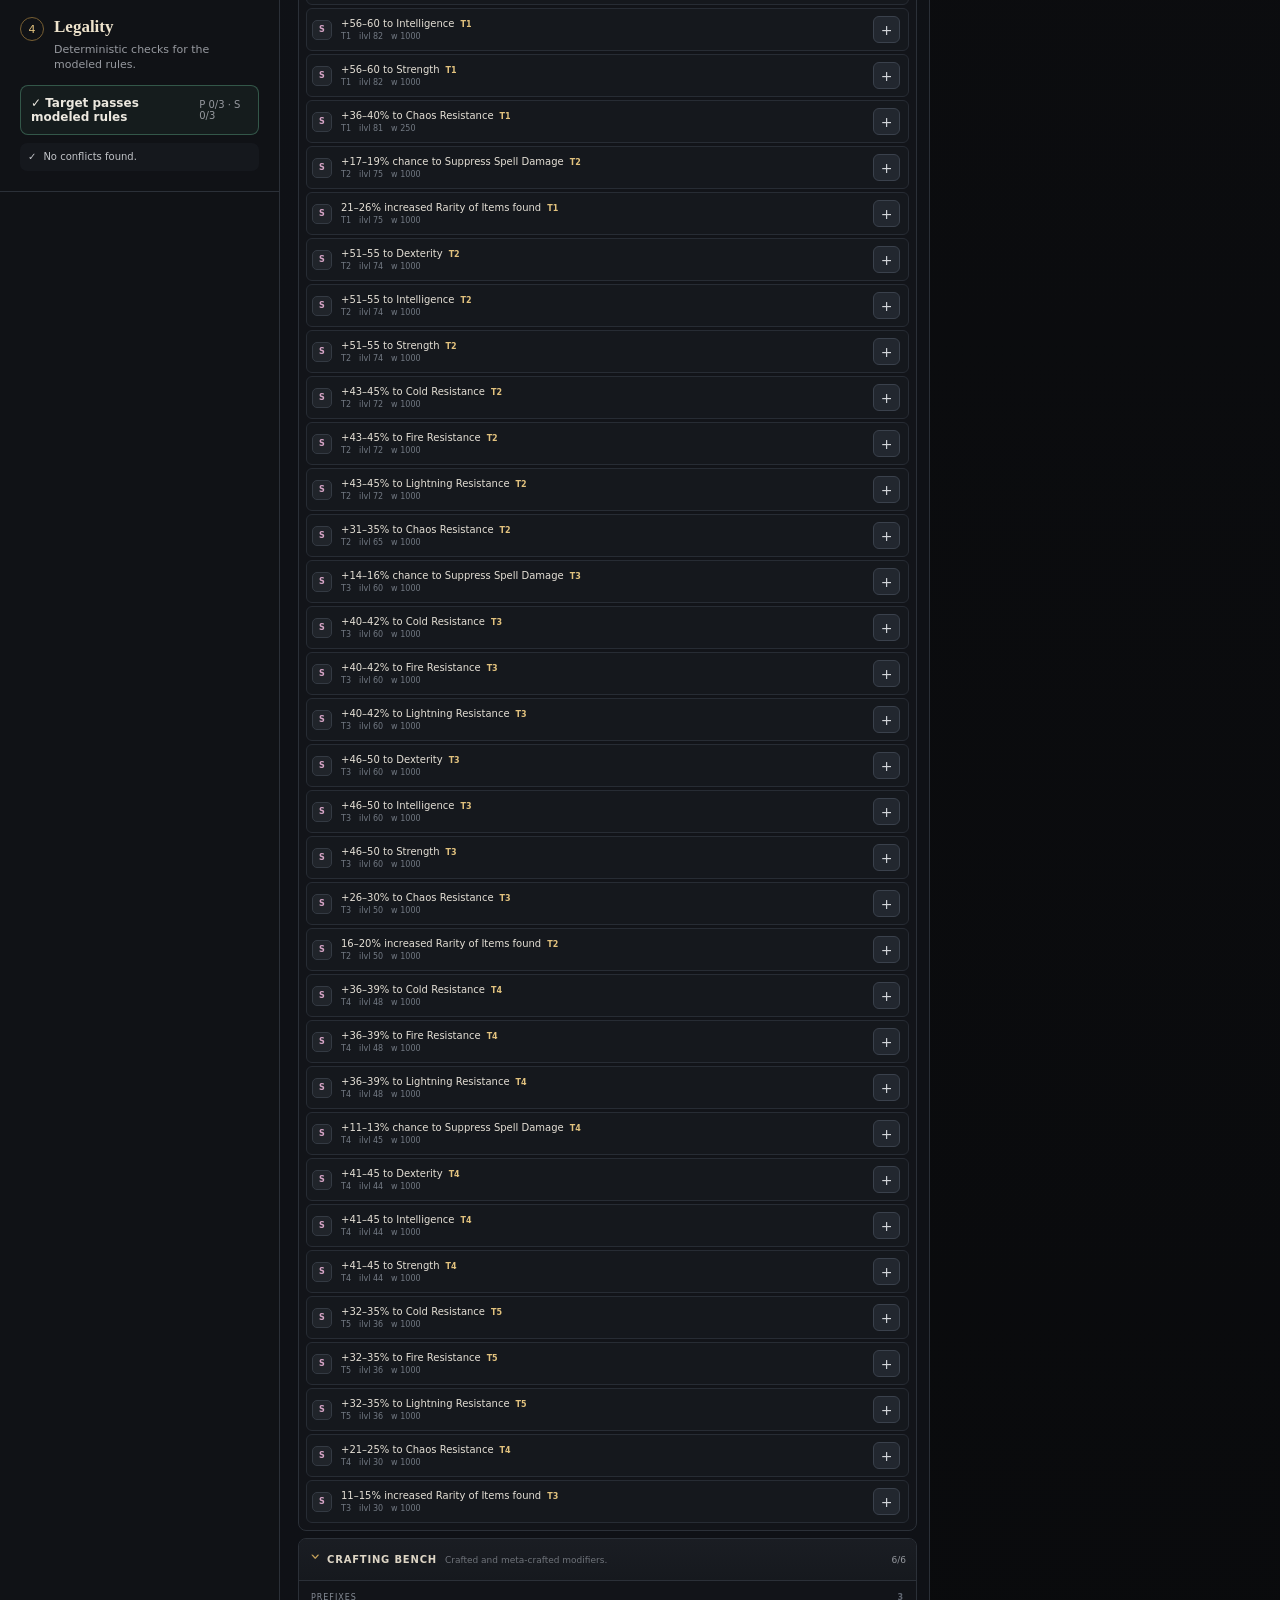
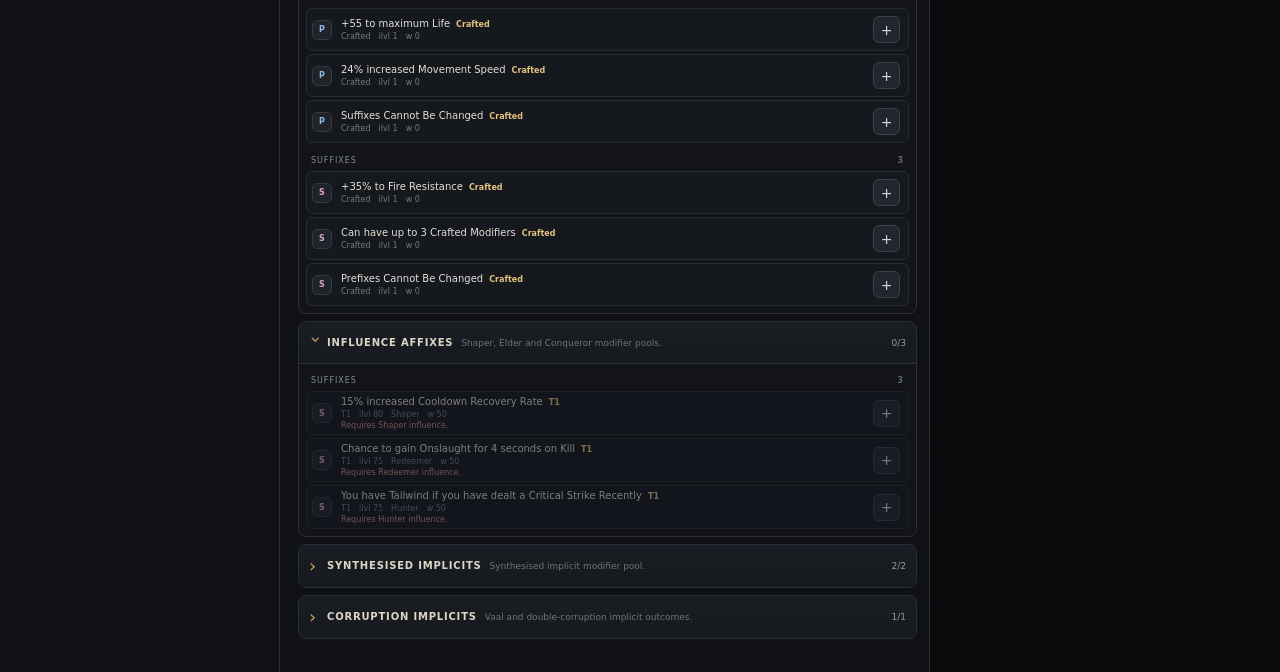
==== commit d74705b0: "Add files via upload" ====
--- a/index.html
+++ b/index.html
@@ -144,12 +144,12 @@
         <div class="mod-browser-header">
           <div>
             <span class="eyebrow">Applicable modifier pool</span>
-            <h2>Add affixes</h2>
-            <p id="poolSummary">Choose a base to see applicable modifiers.</p>
+            <h2>Modifiers by crafting source</h2>
+            <p id="poolSummary">Choose a base to see modifiers that pass the browser rules.</p>
           </div>
           <div class="view-toggle" aria-label="Modifier density">
-            <button class="view-button active" data-density="comfortable" title="Comfortable view">▤</button>
-            <button class="view-button" data-density="compact" title="Compact view">☷</button>
+            <button class="view-button" data-density="comfortable" title="Comfortable view">▤</button>
+            <button class="view-button active" data-density="compact" title="Compact view">☷</button>
           </div>
         </div>
 
@@ -166,7 +166,7 @@
             <option value="implicit">Implicits</option>
           </select>
           <select id="sourceFilter" class="select-input toolbar-select" aria-label="Modifier source">
-            <option value="all">All sources</option>
+            <option value="all">All source groups</option>
           </select>
           <label class="availability-toggle">
             <input id="showUnavailable" type="checkbox" checked />
@@ -227,9 +227,9 @@
         <button id="closeDataBtn" class="icon-button" aria-label="Close">×</button>
       </div>
       <div class="modal-body">
-        <div class="callout warning">
-          <strong>Prototype scope</strong>
-          <p>The included offline dataset demonstrates the complete interface and core checks. Loading RePoE adds current bases and a much larger applicable mod pool. Exotic mechanics may still need explicit rule adapters.</p>
+        <div class="callout success">
+          <strong>Browser-enforced base rules</strong>
+          <p>The RePoE candidate index is filtered again in this site using base tags, item class, modifier domain, ordered spawn weights and explicit source mappings. Base-incompatible modifiers never enter the selectable list.</p>
         </div>
 
         <div class="data-actions-grid">
@@ -242,7 +242,7 @@
 
           <article class="data-option">
             <h3>Import downloaded files</h3>
-            <p>Select <code>base_items.min.json</code>, <code>mods.min.json</code>, and <code>mods_by_base.min.json</code>. Stat translations may also be selected; the adapter uses readable stat-id fallback text when an exact translation is unavailable.</p>
+            <p>Select <code>base_items.min.json</code>, <code>mods.min.json</code>, and <code>mods_by_base.min.json</code>. You may also include stat translations, crafting-bench options, essences and item classes. Unknown optional files are ignored.</p>
             <label class="file-drop">
               <input id="dataFiles" type="file" accept=".json,application/json" multiple />
               <span>Choose RePoE JSON files</span>
@@ -256,8 +256,11 @@
           <pre>https://repoe-fork.github.io/base_items.min.json
 https://repoe-fork.github.io/mods.min.json
 https://repoe-fork.github.io/mods_by_base.min.json
-https://repoe-fork.github.io/stat_translations.min.json</pre>
-          <p>The adapter uses the selected base’s tags and RePoE’s precomputed <code>mods_by_base</code> groups. The adapter formats stat IDs into readable fallback text when exact in-game translation data is unavailable. Exceptional item-state rules come from the installed 3.29.1.1 knowledge package.</p>
+https://repoe-fork.github.io/stat_translations.min.json
+https://repoe-fork.github.io/crafting_bench_options.min.json
+https://repoe-fork.github.io/essences.min.json
+https://repoe-fork.github.io/item_classes.min.json</pre>
+          <p>The adapter treats <code>mods_by_base</code> as a candidate index, not final authority. Every entry must also pass the local rules engine before it is displayed. Item-level, influence, affix-capacity and modifier-group rules then control whether a displayed entry is currently selectable.</p>
         </details>
       </div>
       <div class="modal-footer">
@@ -298,6 +301,7 @@
 
   <div id="toast" class="toast" role="status" aria-live="polite"></div>
 
+  <script src="rules-engine.js"></script>
   <script src="mechanics-data.js"></script>
   <script src="sample-data.js"></script>
   <script src="app.js"></script>
--- a/styles.css
+++ b/styles.css
@@ -257,3 +257,51 @@
 .state-pill.active { border-color:#9c783c; color:var(--gold-bright); background:rgba(156,120,60,.15); }
 .item-mod-line.fractured { color:#d9b35c; }
 .required-mechanic-warning { color:#e49a73; font-size:10px; line-height:1.4; margin-top:8px; }
+
+/* Source-categorised compact modifier browser (r3) */
+.callout.success { border-color: rgba(110,195,154,.35); background: rgba(110,195,154,.06); }
+.mod-browser-header { padding-bottom: 10px; }
+.mod-toolbar { grid-template-columns: minmax(230px,1fr) 145px 175px auto; padding-bottom: 9px; }
+.source-pills { padding-bottom: 9px; }
+.source-pill { padding: 5px 9px; }
+.source-pill span { margin-left: 4px; opacity: .72; font-variant-numeric: tabular-nums; }
+.mod-list.source-categorized { padding: 0 12px 26px 18px; }
+.mod-source-group { border: 1px solid var(--line); border-radius: 8px; margin: 0 0 7px; overflow: clip; background: #121419; }
+.mod-source-group > summary { list-style: none; cursor: pointer; min-height: 42px; display: grid; grid-template-columns: minmax(0,1fr) auto; align-items: center; gap: 10px; padding: 7px 10px; background: linear-gradient(180deg,#1a1d23,#16191e); border-bottom: 1px solid transparent; }
+.mod-source-group > summary::-webkit-details-marker { display: none; }
+.mod-source-group > summary::before { content: '›'; width: 14px; color: var(--gold); font-size: 18px; line-height: 1; transform: rotate(0deg); transition: transform .12s; position: absolute; }
+.mod-source-group[open] > summary::before { transform: rotate(90deg); }
+.mod-source-group[open] > summary { border-bottom-color: var(--line); }
+.source-summary-copy { min-width: 0; padding-left: 18px; display: flex; align-items: baseline; gap: 8px; }
+.source-summary-copy strong { color: #ddd5c5; font-size: 10px; text-transform: uppercase; letter-spacing: .08em; white-space: nowrap; }
+.source-summary-copy small { min-width: 0; overflow: hidden; text-overflow: ellipsis; white-space: nowrap; color: var(--faint); font-size: 9px; }
+.source-summary-count { color: var(--muted); font-size: 9px; font-variant-numeric: tabular-nums; }
+.source-group-body { padding: 5px 7px 7px; }
+.affix-source-section + .affix-source-section { margin-top: 6px; }
+.affix-source-section > header { height: 22px; display: flex; align-items: center; justify-content: space-between; padding: 0 5px; color: #858b95; font-size: 8px; text-transform: uppercase; letter-spacing: .12em; }
+.affix-source-section > header b { color: #626873; font-size: 8px; }
+.compact-mod-rows { display: grid; gap: 3px; }
+.mod-row { min-height: 43px; display: grid; grid-template-columns: 22px minmax(0,1fr) 30px; align-items: center; gap: 7px; border: 1px solid #272c34; border-radius: 6px; padding: 4px 5px; background: #15181d; transition: border-color .12s, background .12s; }
+.mod-row:hover { border-color: #3c434e; background: #181c22; }
+.mod-row.unavailable { opacity: .52; }
+.mod-row.selected { border-color: var(--gold-dark); box-shadow: inset 2px 0 0 var(--gold); }
+.affix-marker { width: 20px; height: 20px; display: grid; place-items: center; border-radius: 5px; font-size: 8px; font-weight: 800; border: 1px solid #343a43; background: #20242a; }
+.affix-marker.prefix { color: #91b7de; }
+.affix-marker.suffix { color: #d6a4c6; }
+.affix-marker.implicit { color: #b9a6e8; }
+.mod-row-copy { min-width: 0; }
+.mod-row-title { display: flex; align-items: baseline; gap: 6px; min-width: 0; color: #e4dfd5; font-size: 10px; line-height: 1.2; }
+.mod-row-title > span { overflow: hidden; text-overflow: ellipsis; white-space: nowrap; }
+.mod-row-title b { flex: none; color: var(--gold-bright); font-size: 8px; }
+.mod-row-meta { display: flex; gap: 8px; margin-top: 2px; color: #737a84; font-size: 8px; white-space: nowrap; overflow: hidden; }
+.mod-row-meta span { flex: none; }
+.mod-row-reason { margin-top: 2px; color: #ca8b88; font-size: 8px; white-space: nowrap; overflow: hidden; text-overflow: ellipsis; }
+.compact-add { width: 27px; min-width: 27px; height: 27px; padding: 0; border-radius: 6px; font-size: 14px; }
+.mod-list:not(.compact) .mod-row { min-height: 56px; padding: 7px; }
+.mod-list:not(.compact) .mod-row-title { font-size: 11px; }
+.mod-list:not(.compact) .mod-row-meta, .mod-list:not(.compact) .mod-row-reason { font-size: 9px; }
+
+@media (max-width: 1180px) {
+  .mod-toolbar { grid-template-columns: 1fr 140px 165px; }
+  .availability-toggle { grid-column: 1 / -1; min-height: 26px; }
+}
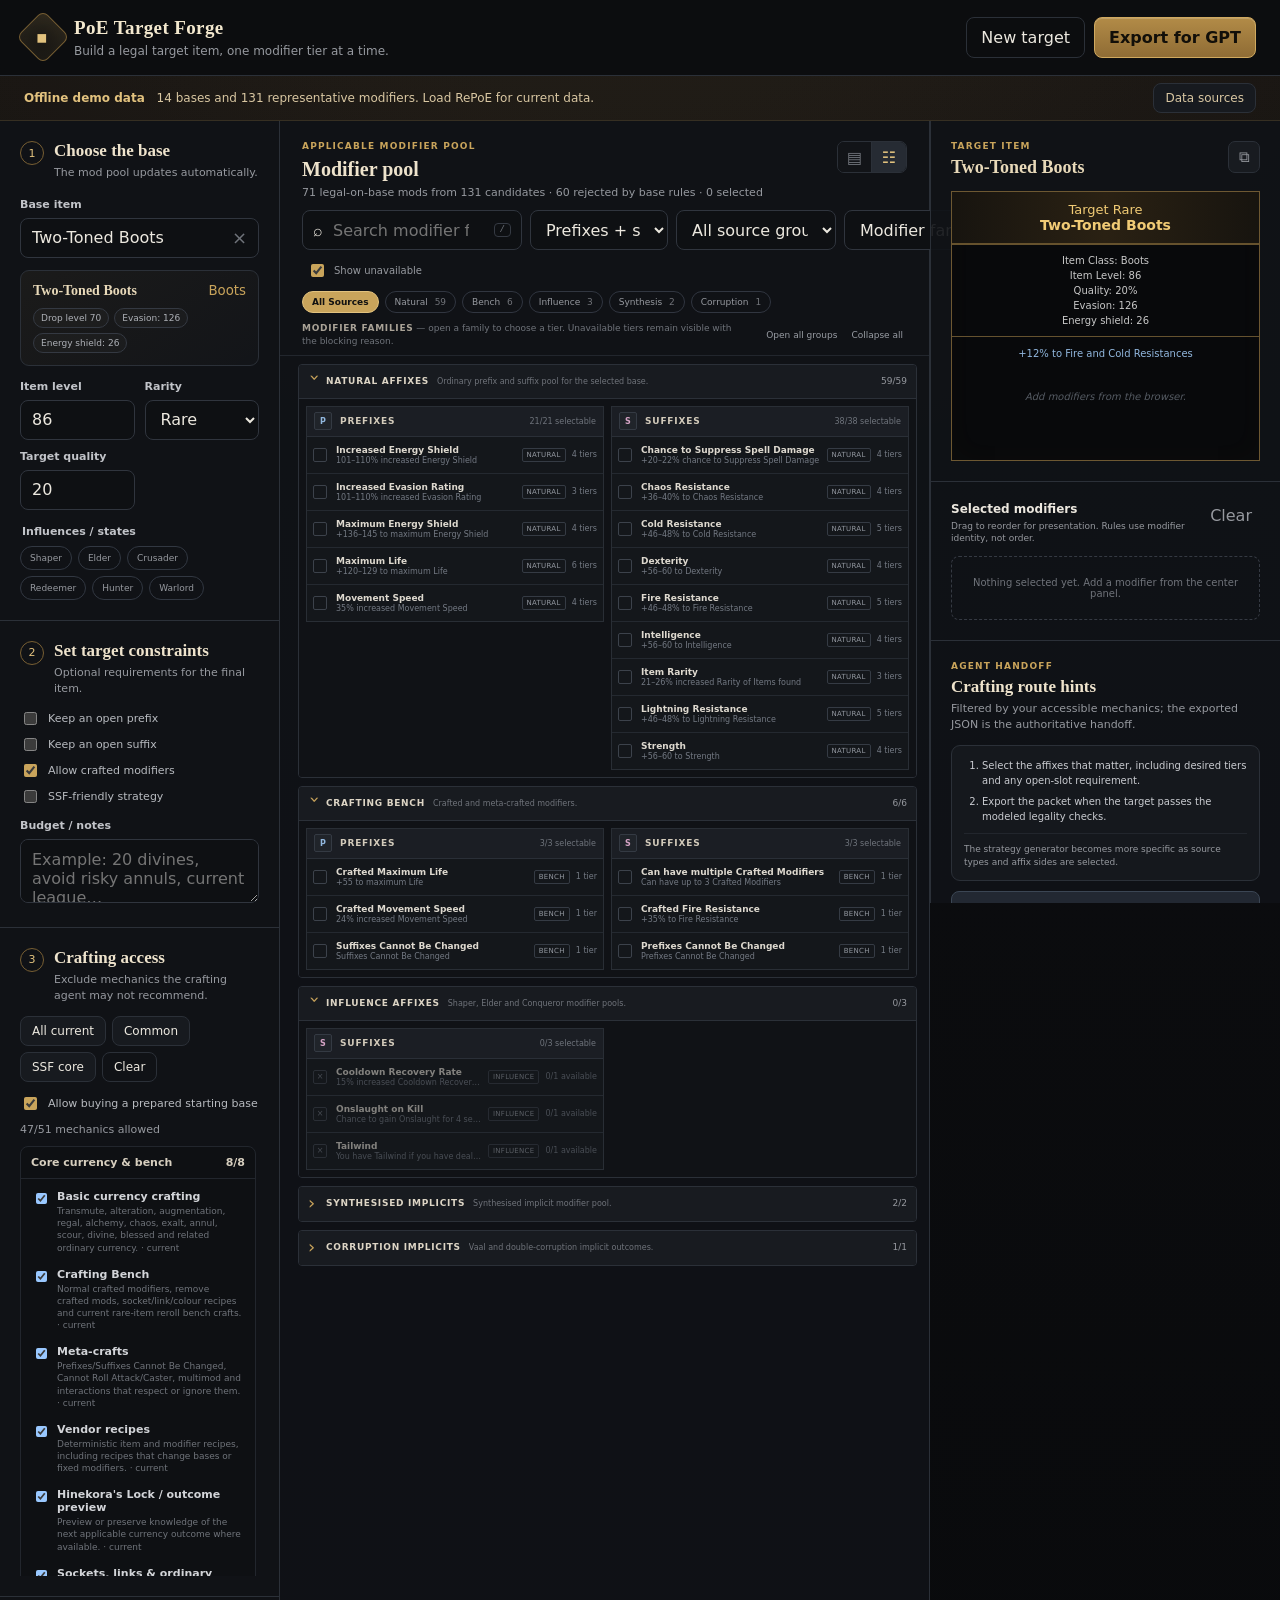
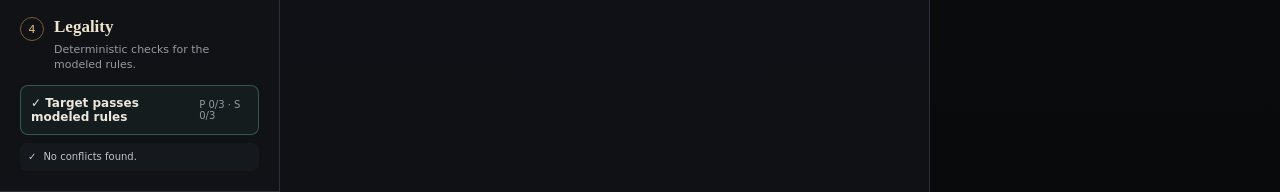
==== commit c2b86139: "Add files via upload" ====
--- a/index.html
+++ b/index.html
@@ -14,7 +14,7 @@
         <div class="brand-mark" aria-hidden="true">◆</div>
         <div>
           <h1>PoE Target Forge</h1>
-          <p>Build a legal target item, one modifier at a time.</p>
+          <p>Build a legal target item, one modifier tier at a time.</p>
         </div>
       </div>
       <div class="top-actions">
@@ -144,7 +144,7 @@
         <div class="mod-browser-header">
           <div>
             <span class="eyebrow">Applicable modifier pool</span>
-            <h2>Modifiers by crafting source</h2>
+            <h2>Modifier pool</h2>
             <p id="poolSummary">Choose a base to see modifiers that pass the browser rules.</p>
           </div>
           <div class="view-toggle" aria-label="Modifier density">
@@ -153,20 +153,26 @@
           </div>
         </div>
 
-        <div class="mod-toolbar">
+        <div class="mod-toolbar coe-toolbar">
           <div class="search-box">
             <span aria-hidden="true">⌕</span>
-            <input id="modSearch" type="search" placeholder="Search life, resistance, spell level, mod id…" />
+            <input id="modSearch" type="search" placeholder="Search modifier families, stats, tags or IDs…" />
             <kbd>/</kbd>
           </div>
           <select id="sideFilter" class="select-input toolbar-select" aria-label="Affix side">
             <option value="all">Prefixes + suffixes</option>
-            <option value="prefix">Prefixes</option>
-            <option value="suffix">Suffixes</option>
-            <option value="implicit">Implicits</option>
+            <option value="prefix">Prefixes only</option>
+            <option value="suffix">Suffixes only</option>
+            <option value="implicit">Implicits only</option>
           </select>
           <select id="sourceFilter" class="select-input toolbar-select" aria-label="Modifier source">
-            <option value="all">All source groups</option>
+            <option value="all">All sources</option>
+          </select>
+          <select id="modSort" class="select-input toolbar-select" aria-label="Modifier sorting">
+            <option value="family">Modifier family</option>
+            <option value="level">Highest item level</option>
+            <option value="weight">Highest spawn weight</option>
+            <option value="name">Name A–Z</option>
           </select>
           <label class="availability-toggle">
             <input id="showUnavailable" type="checkbox" checked />
@@ -175,7 +181,14 @@
         </div>
 
         <div id="sourcePills" class="source-pills" aria-label="Quick source filters"></div>
-        <div id="modList" class="mod-list"></div>
+        <div class="mod-group-toolbar">
+          <p><strong>Modifier families</strong> — open a family to choose a tier. Unavailable tiers remain visible with the blocking reason.</p>
+          <div class="mod-group-actions">
+            <button id="expandAllMods" class="button text-button compact" type="button">Open all groups</button>
+            <button id="collapseAllMods" class="button text-button compact" type="button">Collapse all</button>
+          </div>
+        </div>
+        <div id="modList" class="mod-list coe-mod-list"></div>
       </section>
 
       <aside class="panel target-panel" aria-label="Target item">
--- a/styles.css
+++ b/styles.css
@@ -305,3 +305,75 @@
   .mod-toolbar { grid-template-columns: 1fr 140px 165px; }
   .availability-toggle { grid-column: 1 / -1; min-height: 26px; }
 }
+
+
+/* Craft of Exile-inspired modifier browser interaction model (r4).
+   Original styling and branding; grouped family/tier navigation mirrors the
+   familiar compact data workflow without copying site assets. */
+.coe-toolbar { grid-template-columns: minmax(230px,1fr) 160px 155px 170px auto; }
+.mod-group-toolbar { display:flex; align-items:center; justify-content:space-between; gap:12px; padding:0 20px 8px 22px; border-bottom:1px solid var(--line-soft); }
+.mod-group-toolbar p { margin:0; color:var(--faint); font-size:9px; line-height:1.35; }
+.mod-group-toolbar p strong { color:#aaa397; font-weight:700; text-transform:uppercase; letter-spacing:.08em; }
+.mod-group-actions { display:flex; align-items:center; gap:2px; white-space:nowrap; }
+.mod-group-actions .button { color:#999da4; font-size:9px; padding:4px 6px; }
+.coe-mod-list { padding-top:8px !important; }
+.coe-source-group { border-radius:4px; margin-bottom:8px; }
+.coe-source-group > summary { min-height:34px; padding:5px 9px; background:#181b20; }
+.coe-source-group .source-summary-copy strong { font-size:9px; }
+.coe-source-group .source-summary-copy small { font-size:8px; }
+.coe-affix-grid { display:grid; grid-template-columns:minmax(0,1fr) minmax(0,1fr); gap:7px; padding:7px; background:#101216; align-items:start; }
+.coe-affix-column { min-width:0; border:1px solid #292e35; background:#14171b; }
+.coe-affix-column.wide { grid-column:1 / -1; }
+.coe-affix-header { min-height:30px; display:grid; grid-template-columns:20px auto 1fr; gap:6px; align-items:center; padding:4px 7px; border-bottom:1px solid #2a2f37; background:#1b1e24; }
+.coe-affix-header .affix-marker { width:18px; height:18px; border-radius:2px; }
+.coe-affix-header strong { color:#d3cbbb; font-size:9px; text-transform:uppercase; letter-spacing:.09em; }
+.coe-affix-header small { justify-self:end; color:#6f747c; font-size:8px; font-variant-numeric:tabular-nums; }
+.mod-family-list { display:grid; }
+.mod-family { border-bottom:1px solid #242930; background:#14171b; }
+.mod-family:last-child { border-bottom:0; }
+.mod-family > summary { list-style:none; cursor:pointer; display:grid; grid-template-columns:17px minmax(0,1fr) auto auto; gap:6px; align-items:center; min-height:36px; padding:4px 6px; transition:background .1s; }
+.mod-family > summary::-webkit-details-marker { display:none; }
+.mod-family > summary:hover { background:#1a1e24; }
+.mod-family[open] > summary { background:#1d2127; border-bottom:1px solid #2c323a; }
+.mod-family.selected > summary { box-shadow:inset 2px 0 0 var(--gold); }
+.mod-family.fully-unavailable > summary { opacity:.55; }
+.family-status { width:14px; height:14px; display:grid; place-items:center; border:1px solid #3c424b; border-radius:2px; color:#6e747d; font-size:8px; }
+.family-status.selected { color:#12150f; background:#a9c483; border-color:#c1da99; font-weight:900; }
+.family-name-cell { min-width:0; display:block; }
+.family-name-cell strong { display:block; overflow:hidden; text-overflow:ellipsis; white-space:nowrap; color:#ded9cf; font-size:9px; font-weight:600; }
+.family-name-cell small { display:block; overflow:hidden; text-overflow:ellipsis; white-space:nowrap; margin-top:1px; color:#737983; font-size:8px; }
+.family-source-tag { border:1px solid #353b44; padding:2px 4px; border-radius:2px; color:#9398a0; font-size:7px; text-transform:uppercase; letter-spacing:.04em; }
+.family-tier-count { color:#737983; font-size:8px; font-variant-numeric:tabular-nums; white-space:nowrap; }
+.mod-tier-table { background:#0f1114; }
+.mod-tier-head, .mod-tier-row { display:grid; grid-template-columns:42px minmax(0,1fr) 38px 58px 27px; gap:5px; align-items:center; }
+.mod-tier-head { min-height:22px; padding:2px 5px; border-bottom:1px solid #252a31; color:#666c75; font-size:7px; text-transform:uppercase; letter-spacing:.08em; }
+.mod-tier-head span:nth-child(3), .mod-tier-head span:nth-child(4) { text-align:right; }
+.mod-tier-row { min-height:34px; padding:3px 5px; border-bottom:1px solid #1e2228; cursor:pointer; transition:background .1s; }
+.mod-tier-row:last-child { border-bottom:0; }
+.mod-tier-row:hover { background:#181c21; }
+.mod-tier-row.unavailable { cursor:not-allowed; opacity:.48; }
+.mod-tier-row.selected { background:rgba(201,164,91,.09); box-shadow:inset 2px 0 0 var(--gold); }
+.tier-cell { color:#d4ad61; font-size:8px; font-weight:800; text-transform:uppercase; }
+.tier-stat-cell { min-width:0; }
+.tier-stat-cell strong { display:block; color:#bfc5cd; font-size:8px; line-height:1.25; font-weight:500; }
+.tier-stat-cell small { display:block; overflow:hidden; text-overflow:ellipsis; white-space:nowrap; margin-top:1px; color:#5f6570; font-size:7px; }
+.mod-tier-row.unavailable .tier-stat-cell small { color:#bf8581; }
+.numeric-cell { text-align:right; color:#828892; font-size:8px; font-variant-numeric:tabular-nums; }
+.tier-add-button { width:23px; height:23px; border:1px solid #3a414b; border-radius:2px; background:#20242a; color:#c8ccd2; cursor:pointer; font-size:13px; line-height:1; }
+.tier-add-button:hover:not(:disabled) { border-color:#9e7b3d; color:#e0bd75; background:#292720; }
+.tier-add-button:disabled { cursor:not-allowed; color:#656a72; }
+.mod-list:not(.compact) .mod-family > summary { min-height:44px; padding:6px 8px; }
+.mod-list:not(.compact) .family-name-cell strong { font-size:10px; }
+.mod-list:not(.compact) .family-name-cell small { font-size:9px; }
+.mod-list:not(.compact) .mod-tier-row { min-height:42px; padding:5px 7px; }
+.mod-list:not(.compact) .tier-stat-cell strong { font-size:9px; }
+.mod-list:not(.compact) .tier-stat-cell small { font-size:8px; }
+
+@media (max-width:1450px) {
+  .coe-toolbar { grid-template-columns:minmax(220px,1fr) 138px 160px 170px; }
+  .coe-toolbar .availability-toggle { grid-column:1 / -1; min-height:24px; }
+}
+@media (max-width:1220px) {
+  .coe-affix-grid { grid-template-columns:1fr; }
+  .coe-affix-column.wide { grid-column:auto; }
+}
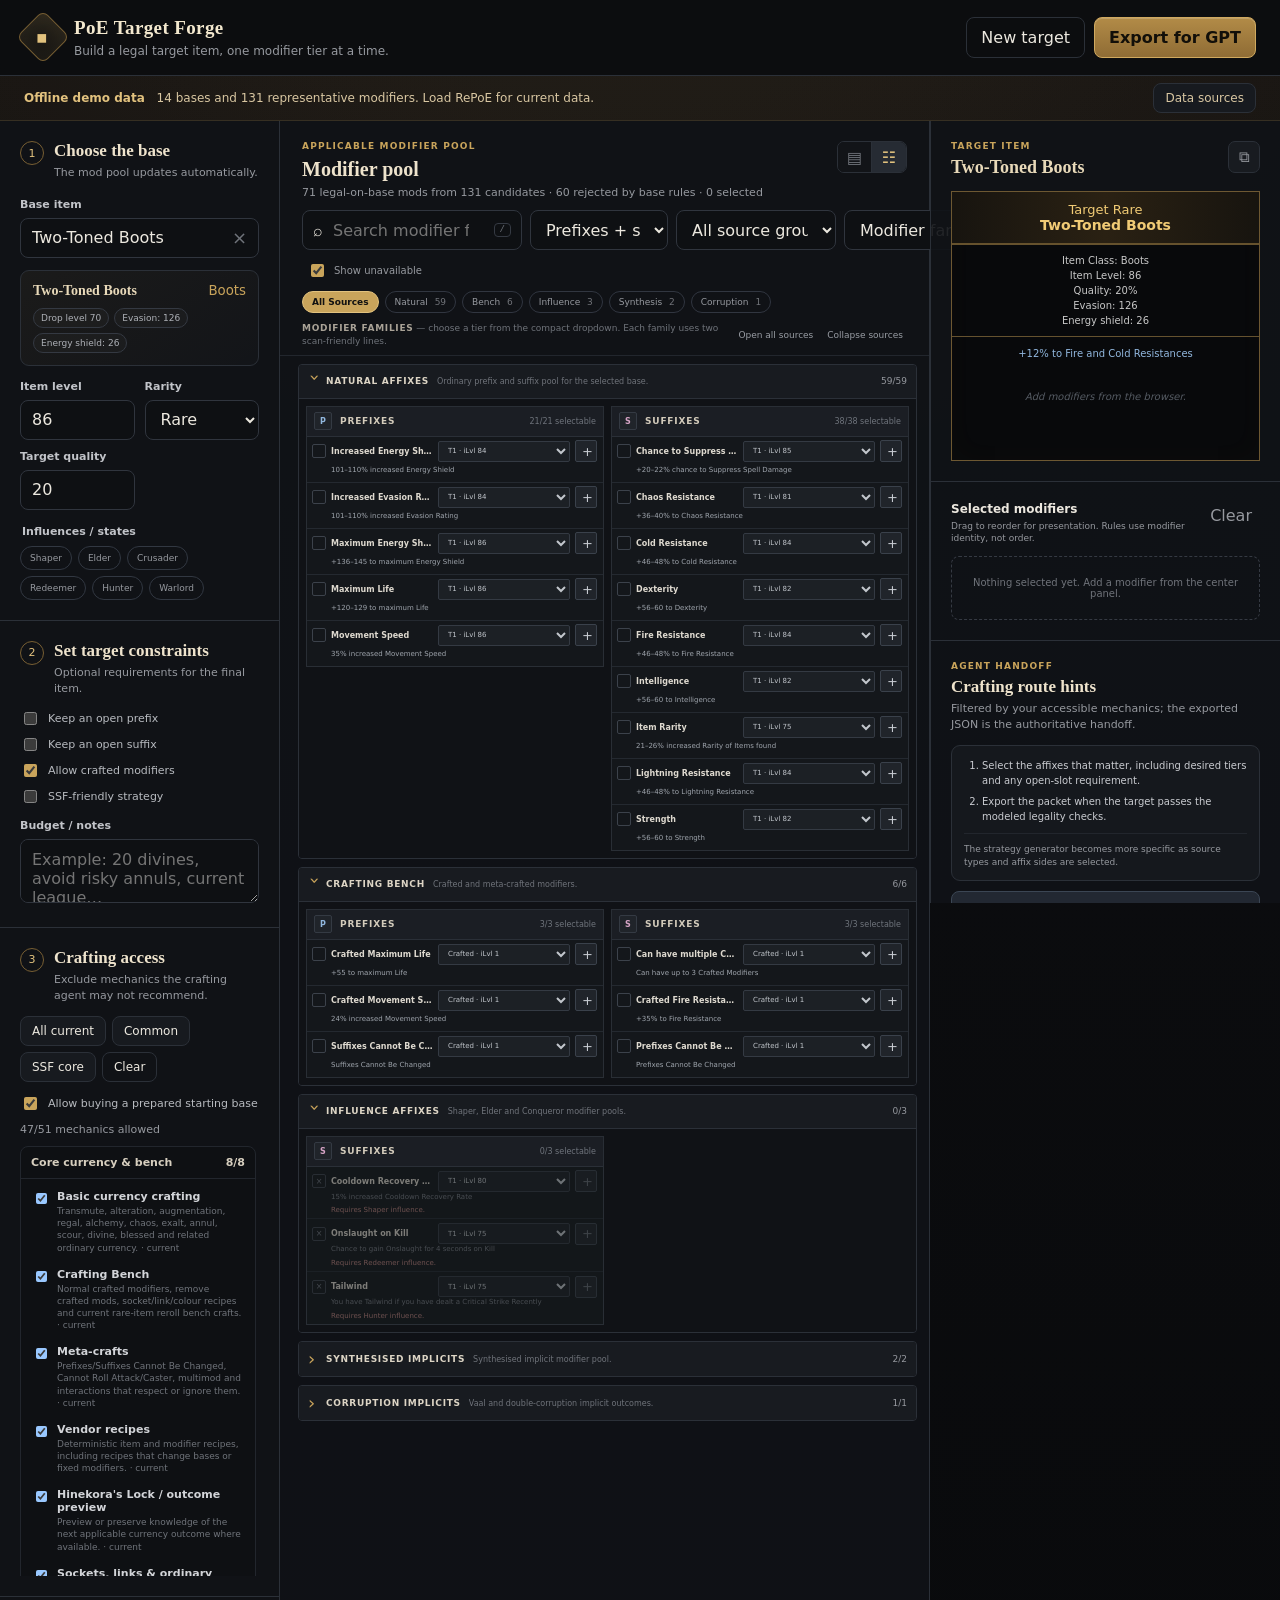
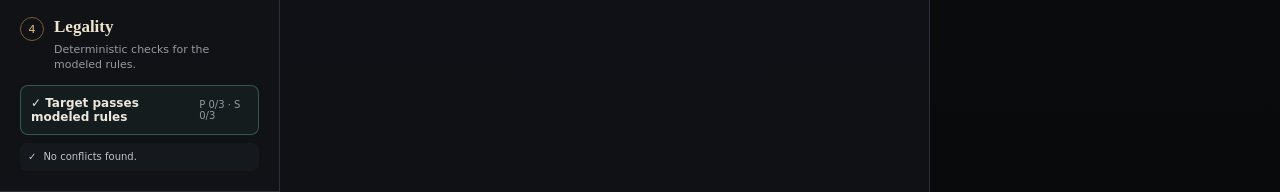
==== commit 275eb6b2: "Add files via upload" ====
--- a/index.html
+++ b/index.html
@@ -182,10 +182,10 @@
 
         <div id="sourcePills" class="source-pills" aria-label="Quick source filters"></div>
         <div class="mod-group-toolbar">
-          <p><strong>Modifier families</strong> — open a family to choose a tier. Unavailable tiers remain visible with the blocking reason.</p>
+          <p><strong>Modifier families</strong> — choose a tier from the compact dropdown. Each family uses two scan-friendly lines.</p>
           <div class="mod-group-actions">
-            <button id="expandAllMods" class="button text-button compact" type="button">Open all groups</button>
-            <button id="collapseAllMods" class="button text-button compact" type="button">Collapse all</button>
+            <button id="expandAllMods" class="button text-button compact" type="button">Open all sources</button>
+            <button id="collapseAllMods" class="button text-button compact" type="button">Collapse sources</button>
           </div>
         </div>
         <div id="modList" class="mod-list coe-mod-list"></div>
--- a/styles.css
+++ b/styles.css
@@ -377,3 +377,93 @@
   .coe-affix-grid { grid-template-columns:1fr; }
   .coe-affix-column.wide { grid-column:auto; }
 }
+
+/* r5 compact two-line modifier families with tier dropdowns. */
+.family-select-row {
+  min-height: 43px;
+  padding: 3px 5px 4px;
+  border-bottom: 1px solid #242930;
+  background: #14171b;
+}
+.family-select-row:last-child { border-bottom: 0; }
+.family-select-row:hover { background: #181b20; }
+.family-select-row.selected { box-shadow: inset 2px 0 0 var(--gold); background: rgba(201,164,91,.045); }
+.family-select-row.fully-unavailable { opacity: .52; }
+.family-main-line {
+  display: grid;
+  grid-template-columns: 14px minmax(82px,1fr) minmax(126px,148px) 23px;
+  align-items: center;
+  gap: 5px;
+  min-height: 23px;
+}
+.family-compact-name {
+  min-width: 0;
+  overflow: hidden;
+  text-overflow: ellipsis;
+  white-space: nowrap;
+  color: #ded9cf;
+  font-size: 8px;
+  font-weight: 650;
+}
+.family-tier-select {
+  width: 100%;
+  height: 21px;
+  min-width: 0;
+  border: 1px solid #343a43;
+  border-radius: 2px;
+  padding: 0 20px 0 5px;
+  background: #1c2025;
+  color: #c2c6cc;
+  font: inherit;
+  font-size: 7px;
+  line-height: 21px;
+  cursor: pointer;
+}
+.family-tier-select:hover, .family-tier-select:focus { border-color: #76613b; outline: none; }
+.family-tier-select option:disabled { color: #6c7077; }
+.family-add-button { width: 22px; height: 22px; }
+.family-detail-line {
+  display: grid;
+  grid-template-columns: minmax(0,1fr) auto;
+  align-items: center;
+  gap: 5px;
+  min-height: 15px;
+  padding: 0 28px 0 19px;
+}
+.family-detail-text {
+  min-width: 0;
+  overflow: hidden;
+  text-overflow: ellipsis;
+  white-space: nowrap;
+  color: #9fa5ad;
+  font-size: 7px;
+  line-height: 1.25;
+}
+.family-detail-meta {
+  white-space: nowrap;
+  color: #686f78;
+  font-size: 7px;
+  font-variant-numeric: tabular-nums;
+}
+.family-detail-line small {
+  grid-column: 1 / -1;
+  overflow: hidden;
+  text-overflow: ellipsis;
+  white-space: nowrap;
+  color: #bf8581;
+  font-size: 7px;
+  line-height: 1.15;
+}
+.family-detail-line.unavailable .family-detail-text { color: #787d85; }
+.mod-list:not(.compact) .family-select-row { min-height: 52px; padding: 5px 7px; }
+.mod-list:not(.compact) .family-main-line { min-height: 27px; grid-template-columns: 16px minmax(95px,1fr) minmax(145px,170px) 25px; }
+.mod-list:not(.compact) .family-compact-name { font-size: 9px; }
+.mod-list:not(.compact) .family-tier-select { height: 25px; font-size: 8px; }
+.mod-list:not(.compact) .family-detail-line { min-height: 18px; padding-left: 21px; padding-right: 31px; }
+.mod-list:not(.compact) .family-detail-text, .mod-list:not(.compact) .family-detail-meta { font-size: 8px; }
+.state-pill.fixed { cursor: default; }
+
+@media (max-width: 1500px) {
+  .family-main-line { grid-template-columns: 14px minmax(70px,1fr) minmax(112px,132px) 23px; }
+  .family-detail-meta { display: none; }
+}
